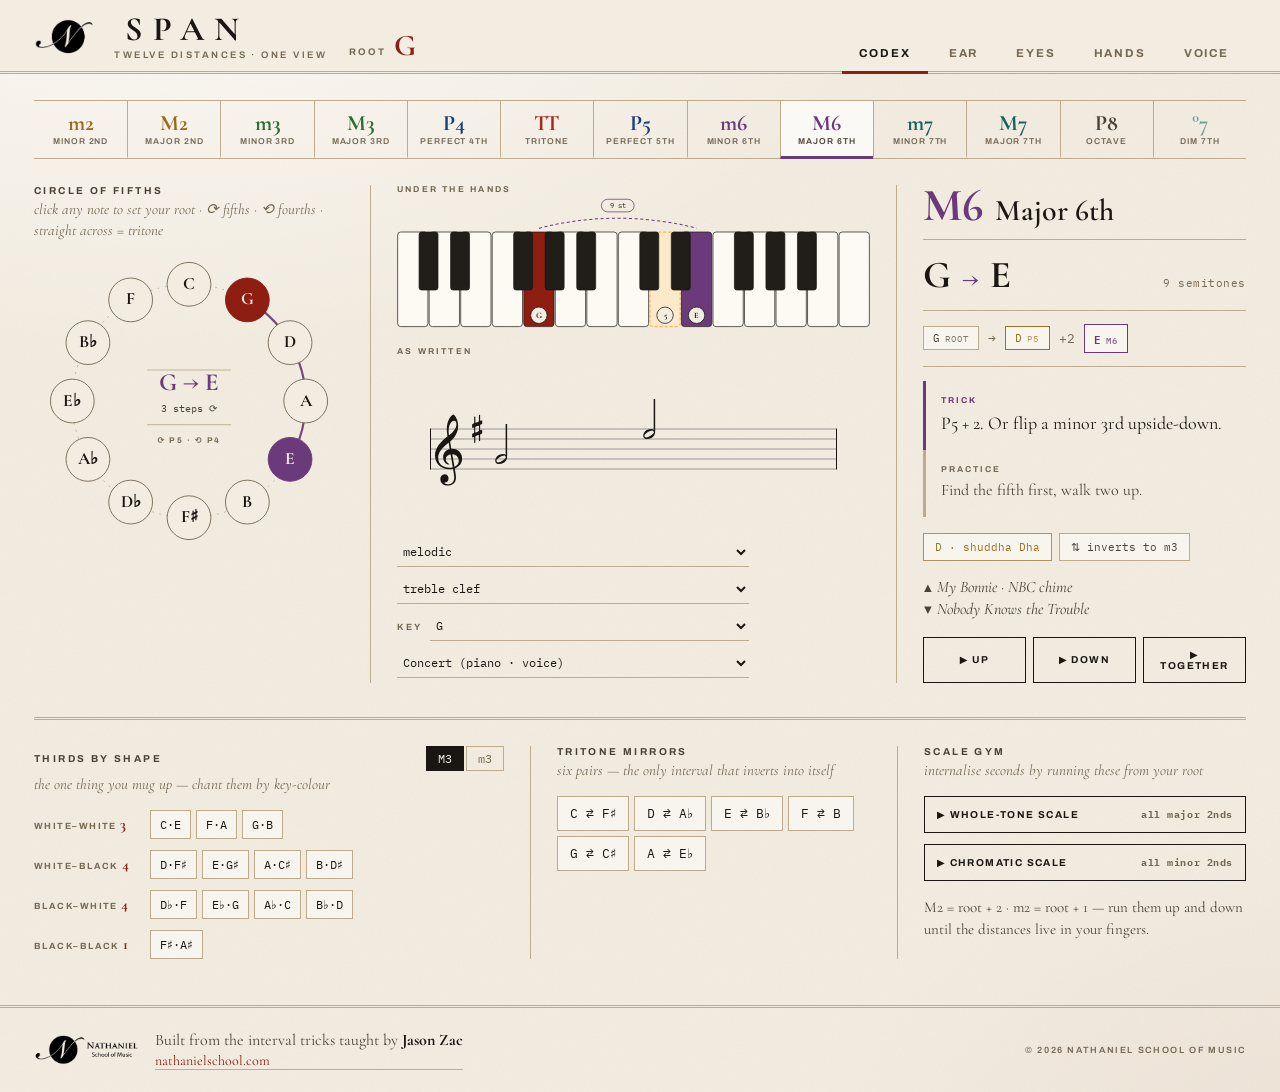
==== index.html @ 41f56057 "Span — interval practice studio One-view interval codex plus ear, eyes, hands and voice drills, buil" ====
<!doctype html>
<html lang="en">
<head>
<meta charset="utf-8">
<meta name="viewport" content="width=device-width, initial-scale=1">
<title>Span — Master Every Interval | Nathaniel School of Music</title>
<meta name="description" content="Every musical interval in one view — circle of fifths, keyboard shapes, staff notation, ear training, sight reading and sing-back practice. The interval tricks taught at Nathaniel School of Music, playable.">
<link rel="icon" href="assets/favicon.svg" type="image/svg+xml">
<meta property="og:type" content="website">
<meta property="og:title" content="Span — Master Every Interval">
<meta property="og:description" content="Twelve distances, one view. Circle of fifths, keyboard shapes, notation, ear · eyes · hands · voice practice — from Nathaniel School of Music.">
<meta property="og:image" content="assets/og.png">
<meta name="twitter:card" content="summary_large_image">
<script type="application/ld+json">
{
  "@context": "https://schema.org",
  "@type": "WebApplication",
  "name": "Span",
  "applicationCategory": "EducationalApplication",
  "description": "Interval practice studio: circle of fifths, keyboard shapes, staff notation, ear training, sight reading and sing-back practice for pianists, vocalists and all instrumentalists.",
  "publisher": { "@type": "Organization", "name": "Nathaniel School of Music" }
}
</script>
<link rel="preconnect" href="https://fonts.googleapis.com">
<link rel="preconnect" href="https://fonts.gstatic.com" crossorigin>
<link href="https://fonts.googleapis.com/css2?family=Archivo:wght@500;600;700&family=Cormorant+Garamond:ital,wght@0,500;0,600;0,700;1,500;1,600&family=IBM+Plex+Mono:wght@400;600&display=swap" rel="stylesheet">
<link rel="stylesheet" href="css/style.css">
<script src="assets/vendor/vexflow.js"></script>
</head>
<body>

<header class="top">
  <div class="brand">
    <img src="assets/nsm-n-white.png" alt="Nathaniel School of Music" class="brand-mark">
    <div class="brand-words">
      <span class="brand-name">SPAN</span>
      <span class="brand-tag">twelve distances · one view</span>
    </div>
  </div>
  <div class="root-pill">root <b id="rootBadge">G</b></div>
  <nav class="tabs">
    <button class="tab" data-tab="codex">Codex</button>
    <button class="tab" data-tab="ear">Ear</button>
    <button class="tab" data-tab="eyes">Eyes</button>
    <button class="tab" data-tab="hands">Hands</button>
    <button class="tab" data-tab="voice">Voice</button>
  </nav>
</header>

<main>

  <!-- ⸻ CODEX — the one view ⸻ -->
  <section id="view-codex" class="view">
    <div id="ivRail" class="iv-rail"></div>

    <div class="codex-grid">
      <div class="panel circle-wrap">
        <h3>Circle of Fifths</h3>
        <p class="hint">click any note to set your root · ⟳ fifths · ⟲ fourths · straight across = tritone</p>
        <div id="circlePanel"></div>
      </div>

      <div class="panel center-wrap">
        <span class="plate-label">under the hands</span>
        <div id="codexPiano" class="piano-wrap"></div>
        <div class="staff-row">
          <div class="staff-col">
            <span class="plate-label">as written</span>
            <div id="codexStaff" class="staff-box"></div>
          </div>
          <div class="staff-controls">
            <select id="codexStaffMode" class="sel">
              <option value="melodic" selected>melodic</option>
              <option value="harmonic">harmonic</option>
            </select>
            <select id="codexClef" class="sel">
              <option value="treble" selected>treble clef</option>
              <option value="bass">bass clef</option>
            </select>
            <label class="sel-label">key <select id="codexKey" class="sel"></select></label>
            <select id="codexInstr" class="sel"></select>
          </div>
        </div>
      </div>

      <div id="ivCard" class="panel iv-card"></div>
    </div>

    <div id="labsRow" class="labs-row">
      <div id="thirdsLab" class="panel lab">
        <div class="lab-head">
          <h3>Thirds by Shape</h3>
          <div class="thirds-toggle">
            <button data-which="M3" class="active">M3</button>
            <button data-which="m3">m3</button>
          </div>
        </div>
        <p class="hint">the one thing you mug up — chant them by key-colour</p>
        <div class="lab-body"></div>
      </div>

      <div id="tritoneLab" class="panel lab">
        <div class="lab-head"><h3>Tritone Mirrors</h3></div>
        <p class="hint">six pairs — the only interval that inverts into itself</p>
        <div class="lab-body"></div>
      </div>

      <div class="panel lab">
        <div class="lab-head"><h3>Scale Gym</h3></div>
        <p class="hint">internalise seconds by running these from your root</p>
        <div class="lab-body scale-gym">
          <button id="wholeToneBtn" class="play-btn wide">▶ Whole-tone scale <span class="dim-text">all major 2nds</span></button>
          <button id="chromaticBtn" class="play-btn wide">▶ Chromatic scale <span class="dim-text">all minor 2nds</span></button>
          <p class="gym-note">M2 = root + 2 · m2 = root + 1 — run them up and down until the distances live in your fingers.</p>
        </div>
      </div>
    </div>
  </section>

  <!-- ⸻ DRILLS ⸻ -->
  <section id="view-ear" class="view drill"></section>
  <section id="view-eyes" class="view drill"></section>
  <section id="view-hands" class="view drill"></section>

  <!-- ⸻ VOICE ⸻ -->
  <section id="view-voice" class="view drill">
    <div class="drill-top">
      <div id="voiceIvs" class="drill-ivs"></div>
    </div>
    <div class="drill-stage">
      <div id="voiceStatus" class="voice-status"></div>
      <div id="voiceStage" style="display:none">
        <div id="voicePrompt" class="drill-prompt"></div>
        <div id="voiceMeter" class="voice-meter">
          <div class="meter-track">
            <div class="meter-center"></div>
            <div id="voiceNeedle" class="meter-needle"></div>
          </div>
          <div class="meter-scale"><span>♭ flat</span><span>in tune</span><span>sharp ♯</span></div>
        </div>
        <div id="voiceHeard" class="voice-heard">listening…</div>
        <div id="voiceFeedback" class="drill-feedback"></div>
      </div>
    </div>
  </section>

</main>

<footer class="foot">
  <img src="assets/nsm-logo-white.png" alt="Nathaniel School of Music" class="foot-logo">
  <div class="foot-words">
    <span>Built from the interval tricks taught by <b>Jason Zac</b></span>
    <a href="https://www.nathanielschool.com" rel="noopener">nathanielschool.com</a>
  </div>
  <span class="foot-year">© <span id="year"></span> Nathaniel School of Music</span>
</footer>

<script type="module" src="js/app.js"></script>
</body>
</html>
---- css/style.css ----
/* Span — "the plate": a printed theory broadsheet you can play.
   Cream paper, ink pens, engraved type. NSM poster system. */

:root {
  --paper: #f3ece0;
  --paper-2: #eae0cd;
  --paper-3: #e2d6bf;
  --ink: #1a1713;
  --ink-2: #4b4234;
  --ink-3: #756853;
  --rule: #bcac8d;
  --red: #8e1d12;
  --gold: #9c7220;

  --fam: var(--ink);

  --serif: 'Cormorant Garamond', Georgia, serif;
  --sans: 'Archivo', system-ui, sans-serif;
  --mono: 'IBM Plex Mono', ui-monospace, monospace;
}

* { box-sizing: border-box; margin: 0; padding: 0; }

html { color-scheme: light; }

body {
  min-height: 100vh;
  display: flex;
  flex-direction: column;
  color: var(--ink);
  font-family: var(--sans);
  background-color: var(--paper);
  background-image:
    radial-gradient(1200px 700px at 12% -8%, rgba(255, 255, 255, 0.75), transparent 62%),
    radial-gradient(900px 600px at 105% 108%, rgba(142, 29, 18, 0.055), transparent 60%),
    url("data:image/svg+xml,%3Csvg xmlns='http://www.w3.org/2000/svg' width='220' height='220'%3E%3Cfilter id='n'%3E%3CfeTurbulence type='fractalNoise' baseFrequency='0.85' numOctaves='3'/%3E%3CfeColorMatrix type='saturate' values='0'/%3E%3C/filter%3E%3Crect width='220' height='220' filter='url(%23n)' opacity='0.06'/%3E%3C/svg%3E");
}

button { font-family: inherit; color: inherit; background: none; border: none; cursor: pointer; }

::selection { background: rgba(142, 29, 18, 0.16); }

/* ─────────── masthead ─────────── */

.top {
  position: sticky;
  top: 0;
  z-index: 60;
  display: flex;
  align-items: flex-end;
  gap: 22px;
  padding: 14px 34px 0;
  background: linear-gradient(var(--paper) 78%, rgba(243, 236, 224, 0.86));
  backdrop-filter: blur(6px);
  border-bottom: 3px double var(--rule);
}

.brand { display: flex; align-items: center; gap: 13px; padding-bottom: 11px; }
.brand-mark { height: 40px; width: auto; filter: invert(1) brightness(0.15); }
.brand-words { display: flex; flex-direction: column; }
.brand-name {
  font-family: var(--serif);
  font-weight: 700;
  font-size: 34px;
  line-height: 0.95;
  letter-spacing: 0.3em;
  text-indent: 0.3em;
}
.brand-tag {
  font-family: var(--sans);
  font-size: 9.5px;
  font-weight: 600;
  text-transform: uppercase;
  letter-spacing: 0.26em;
  color: var(--ink-3);
  margin-top: 4px;
}

.root-pill {
  font-family: var(--sans);
  font-size: 9.5px;
  font-weight: 700;
  text-transform: uppercase;
  letter-spacing: 0.2em;
  color: var(--ink-3);
  padding-bottom: 13px;
  display: flex;
  align-items: baseline;
  gap: 8px;
}
.root-pill b { font-family: var(--serif); font-size: 30px; letter-spacing: 0; color: var(--red); line-height: 0.8; }

.tabs { margin-left: auto; display: flex; gap: 4px; }
.tab {
  font-family: var(--sans);
  font-size: 11.5px;
  font-weight: 700;
  text-transform: uppercase;
  letter-spacing: 0.16em;
  color: var(--ink-3);
  padding: 12px 17px;
  border-bottom: 3px solid transparent;
  margin-bottom: -3px;
  transition: color 0.18s, border-color 0.18s;
}
.tab:hover { color: var(--ink); }
.tab.active { color: var(--ink); border-bottom-color: var(--red); }

/* ─────────── layout ─────────── */

main { flex: 1; width: min(1500px, 100%); margin: 0 auto; padding: 26px 34px 46px; }

.view { display: none; }
.view.active { display: block; animation: rise 0.3s cubic-bezier(0.22, 1, 0.36, 1); }

@keyframes rise {
  from { opacity: 0; transform: translateY(9px); }
  to { opacity: 1; transform: none; }
}

.panel { position: relative; }

.panel h3, .lab-head h3 {
  font-family: var(--sans);
  font-size: 10px;
  font-weight: 700;
  letter-spacing: 0.24em;
  text-transform: uppercase;
  color: var(--ink-2);
}

.hint {
  font-family: var(--serif);
  font-size: 15px;
  font-style: italic;
  color: var(--ink-3);
  margin-top: 3px;
  line-height: 1.35;
}

/* ─────────── interval index (the spine) ─────────── */

.iv-rail {
  display: grid;
  grid-template-columns: repeat(13, 1fr);
  border-top: 1px solid var(--rule);
  border-bottom: 1px solid var(--rule);
  margin-bottom: 26px;
}

.iv-chip {
  --fam: var(--ink);
  display: flex;
  flex-direction: column;
  align-items: center;
  gap: 3px;
  padding: 11px 3px 10px;
  border-left: 1px solid var(--rule);
  border-bottom: 3px solid transparent;
  margin-bottom: -1px;
  transition: background 0.16s, border-color 0.16s;
}
.iv-chip:first-child { border-left: none; }
.iv-chip:hover { background: rgba(255, 255, 255, 0.5); }
.iv-chip.active { background: rgba(255, 255, 255, 0.72); border-bottom-color: var(--fam); }
.iv-chip.bonus .chip-short { opacity: 0.55; }
.iv-chip.bonus.active .chip-short { opacity: 1; }

.chip-short {
  font-family: var(--serif);
  font-weight: 700;
  font-size: 22px;
  line-height: 1;
  color: var(--fam);
}
.chip-label {
  font-family: var(--sans);
  font-size: 8.5px;
  font-weight: 600;
  letter-spacing: 0.11em;
  text-transform: uppercase;
  color: var(--ink-3);
  white-space: nowrap;
}
.iv-chip.active .chip-label { color: var(--ink-2); }

/* ─────────── the plate ─────────── */

.codex-grid {
  display: grid;
  grid-template-columns: 336px 1fr 350px;
  gap: 0;
}

.codex-grid > .panel { padding: 0 26px; }
.codex-grid > .panel + .panel { border-left: 1px solid var(--rule); }
.circle-wrap { padding-left: 0 !important; }
.iv-card { padding-right: 0 !important; }

/* circle */

.circle-wrap #circlePanel { margin-top: 6px; }
.circle-svg { width: 100%; height: auto; overflow: visible; }
.circle-svg .ring-guide { fill: none; stroke: var(--rule); stroke-width: 1; stroke-dasharray: 2 6; }
.circle-svg .cnode { cursor: pointer; }
.circle-svg .cnode circle {
  fill: var(--paper);
  stroke: var(--ink-3);
  stroke-width: 1;
  transition: fill 0.16s, stroke 0.16s, stroke-width 0.16s;
}
.circle-svg .cnode:hover circle { stroke: var(--ink); stroke-width: 1.8; }
.circle-svg .cnode text {
  fill: var(--ink);
  font-family: var(--serif);
  font-weight: 700;
  font-size: 19px;
  text-anchor: middle;
  pointer-events: none;
}
.circle-svg .cnode.is-root circle { fill: var(--red); stroke: var(--red); }
.circle-svg .cnode.is-root text { fill: var(--paper); }
.circle-svg .cnode.is-target circle { fill: var(--lit, var(--ink)); stroke: var(--lit, var(--ink)); }
.circle-svg .cnode.is-target text { fill: var(--paper); }
.circle-svg .hop-path { fill: none; stroke: var(--lit, var(--ink)); stroke-width: 2.4; opacity: 0.92; }
.circle-svg marker path { fill: var(--ink); }
.circle-svg .core-rule { stroke: var(--rule); stroke-width: 1; }
.circle-svg .core-move {
  fill: var(--ink);
  font-family: var(--serif);
  font-weight: 700;
  font-size: 27px;
  text-anchor: middle;
}
.circle-svg .core-steps {
  fill: var(--ink-2);
  font-family: var(--mono);
  font-size: 10.5px;
  text-anchor: middle;
}
.circle-svg .core-legend {
  fill: var(--ink-3);
  font-family: var(--sans);
  font-size: 9px;
  font-weight: 700;
  letter-spacing: 0.18em;
  text-anchor: middle;
}

/* piano */

.piano-wrap { width: 100%; margin-top: 2px; }
.piano-svg { width: 100%; height: auto; display: block; overflow: visible; }
.piano-svg .pk.white { fill: #fdfaf3; stroke: var(--ink); stroke-width: 1.1; }
.piano-svg .pk.black { fill: #211d18; stroke: var(--ink); stroke-width: 1.1; }
.piano-svg.clickable .pk { cursor: pointer; }
.piano-svg.clickable .pk.white:hover { fill: #fff; }
.piano-svg.clickable .pk.black:hover { fill: #35302a; }
.piano-svg .pk.lit-root { fill: var(--red); }
.piano-svg .pk.lit-target { fill: var(--lit, var(--ink)); }
.piano-svg .pk.lit-ghost {
  fill: color-mix(in srgb, var(--lit, var(--gold)) 26%, #fdfaf3);
  stroke: var(--lit, var(--gold));
  stroke-width: 2;
  stroke-dasharray: 5 3;
}
.piano-svg .pk.lit-wrong { fill: var(--red) !important; }
.badge-on-key circle { fill: var(--paper); stroke: var(--ink); stroke-width: 1.2; }
.badge-on-key text {
  fill: var(--ink);
  font-size: 13px;
  font-weight: 700;
  text-anchor: middle;
  font-family: var(--serif);
  pointer-events: none;
}
.span-arc { fill: none; stroke: var(--lit); stroke-width: 1.6; stroke-dasharray: 5 4; }
.span-arc-label rect { fill: var(--paper); stroke: var(--lit); stroke-width: 1.2; }
.span-arc-label text {
  fill: var(--ink);
  font-size: 11px;
  font-family: var(--mono);
  text-anchor: middle;
}

/* plate labels — the engraver's caption under each figure */

.plate-label {
  display: block;
  font-family: var(--sans);
  font-size: 8.5px;
  font-weight: 700;
  letter-spacing: 0.26em;
  text-transform: uppercase;
  color: var(--ink-3);
  margin-bottom: 9px;
}

/* staff — engraved straight onto the paper */

.staff-row { display: flex; gap: 22px; margin-top: 20px; align-items: flex-start; flex-wrap: wrap; }
.staff-col { flex: 1; min-width: 250px; }
.staff-box { width: 100%; }
.staff-box svg { display: block; margin: 0 auto; overflow: visible; }
.staff-controls { display: flex; flex-direction: column; gap: 7px; min-width: 186px; }

.sel {
  background: transparent;
  color: var(--ink);
  border: none;
  border-bottom: 1px solid var(--rule);
  border-radius: 0;
  padding: 6px 2px;
  font-family: var(--mono);
  font-size: 12px;
  width: 100%;
  cursor: pointer;
  transition: border-color 0.16s;
}
.sel:hover, .sel:focus { border-bottom-color: var(--ink); outline: none; }
.sel-label {
  display: flex;
  align-items: baseline;
  gap: 9px;
  font-family: var(--sans);
  font-size: 9px;
  font-weight: 700;
  letter-spacing: 0.2em;
  text-transform: uppercase;
  color: var(--ink-3);
}

/* ─────────── the entry (right column) ─────────── */

.iv-card { display: flex; flex-direction: column; gap: 0; }

.iv-head { display: flex; align-items: baseline; gap: 12px; flex-wrap: wrap; }
.iv-big {
  font-family: var(--serif);
  font-weight: 700;
  font-size: 46px;
  line-height: 0.9;
  color: var(--fam);
}
.iv-head h2 { font-family: var(--serif); font-size: 30px; font-weight: 600; line-height: 1; }
.iv-alias {
  font-family: var(--sans);
  font-size: 9px;
  font-weight: 600;
  letter-spacing: 0.16em;
  text-transform: uppercase;
  color: var(--ink-3);
  display: block;
  margin-top: 4px;
}

.iv-notes {
  display: flex;
  align-items: baseline;
  gap: 11px;
  flex-wrap: wrap;
  font-family: var(--serif);
  font-weight: 700;
  font-size: 38px;
  line-height: 1;
  padding: 16px 0;
  margin-top: 12px;
  border-top: 1px solid var(--rule);
  border-bottom: 1px solid var(--rule);
}
.iv-notes .arrow { color: var(--fam); font-size: 26px; }
.iv-semis {
  font-family: var(--mono);
  font-size: 10.5px;
  font-weight: 400;
  color: var(--ink-3);
  letter-spacing: 0.05em;
  margin-left: auto;
}

/* the working-out ladder — his margin arithmetic, drawn */
.iv-ladder {
  display: flex;
  align-items: center;
  gap: 9px;
  padding: 13px 0;
  border-bottom: 1px solid var(--rule);
  font-family: var(--mono);
  font-size: 11px;
  color: var(--ink-2);
  flex-wrap: wrap;
}
.rung {
  display: inline-flex;
  align-items: baseline;
  gap: 5px;
  padding: 4px 9px;
  border: 1px solid var(--rule);
  background: rgba(255, 255, 255, 0.5);
}
.rung.anchor { border-color: var(--gold); color: var(--gold); }
.rung.dest { border-color: var(--fam); color: var(--fam); font-weight: 600; }
.rung em { font-style: normal; font-size: 9px; letter-spacing: 0.12em; text-transform: uppercase; opacity: 0.7; }
.ladder-op { color: var(--ink-3); font-size: 13px; }

.iv-trick, .iv-practice {
  font-family: var(--serif);
  font-size: 18px;
  line-height: 1.45;
  color: var(--ink);
  padding: 14px 0 14px 15px;
  border-left: 3px solid var(--fam);
  margin: 14px 0 0;
}
.iv-practice { font-size: 16px; color: var(--ink-2); border-left-color: var(--rule); margin-top: 0; }
.tag {
  display: block;
  font-family: var(--sans);
  font-size: 8.5px;
  font-weight: 700;
  text-transform: uppercase;
  letter-spacing: 0.24em;
  color: var(--fam);
  margin-bottom: 3px;
}
.iv-practice .tag { color: var(--ink-3); }

.iv-pills { display: flex; gap: 7px; flex-wrap: wrap; margin-top: 16px; }
.pill {
  font-family: var(--mono);
  font-size: 10.5px;
  padding: 6px 11px;
  border: 1px solid var(--rule);
  color: var(--ink-2);
  background: rgba(255, 255, 255, 0.45);
  transition: all 0.15s;
}
.pill.sargam { color: var(--gold); border-color: color-mix(in srgb, var(--gold) 45%, var(--rule)); }
.pill.flip:hover { border-color: var(--fam); color: var(--fam); background: #fff; }

.iv-songs {
  display: flex;
  flex-direction: column;
  gap: 2px;
  margin-top: 16px;
  font-family: var(--serif);
  font-size: 16px;
  font-style: italic;
  color: var(--ink-2);
}

.iv-play { display: flex; gap: 7px; margin-top: 18px; }

.play-btn {
  flex: 1;
  font-family: var(--sans);
  font-size: 10px;
  font-weight: 700;
  letter-spacing: 0.14em;
  text-transform: uppercase;
  padding: 11px 12px;
  border: 1px solid var(--ink);
  background: transparent;
  color: var(--ink);
  transition: background 0.15s, color 0.15s;
}
.play-btn:hover { background: var(--ink); color: var(--paper); }
.play-btn.wide {
  flex: none;
  width: 100%;
  display: flex;
  justify-content: space-between;
  align-items: baseline;
  text-align: left;
}
.play-btn.wide:hover .dim-text { color: var(--paper); }

/* ─────────── labs ─────────── */

.labs-row {
  display: grid;
  grid-template-columns: 1.35fr 1fr 0.95fr;
  gap: 0;
  margin-top: 34px;
  padding-top: 26px;
  border-top: 3px double var(--rule);
}
.labs-row > .panel { padding: 0 26px; }
.labs-row > .panel:first-child { padding-left: 0; }
.labs-row > .panel:last-child { padding-right: 0; }
.labs-row > .panel + .panel { border-left: 1px solid var(--rule); }

.lab-head { display: flex; align-items: center; justify-content: space-between; gap: 12px; }
.lab .lab-body { margin-top: 16px; display: flex; flex-direction: column; gap: 11px; }

.thirds-toggle { display: flex; gap: 2px; }
.thirds-toggle button {
  font-family: var(--mono);
  font-size: 12px;
  padding: 4px 11px;
  border: 1px solid var(--rule);
  color: var(--ink-3);
  transition: all 0.15s;
}
.thirds-toggle button.active { background: var(--ink); border-color: var(--ink); color: var(--paper); }

.shape-row { display: flex; align-items: baseline; gap: 12px; flex-wrap: wrap; }
.shape-name {
  font-family: var(--sans);
  font-size: 9px;
  font-weight: 700;
  letter-spacing: 0.16em;
  text-transform: uppercase;
  color: var(--ink-3);
  min-width: 104px;
}
.shape-name em { font-style: normal; font-family: var(--serif); font-size: 15px; color: var(--red); letter-spacing: 0; }
.shape-chips { display: flex; gap: 5px; flex-wrap: wrap; }

.note-chip {
  --fam: var(--ink);
  font-family: var(--mono);
  font-size: 12px;
  padding: 6px 9px;
  border: 1px solid var(--rule);
  background: rgba(255, 255, 255, 0.5);
  transition: all 0.14s;
}
.note-chip:hover { border-color: var(--fam); color: var(--fam); background: #fff; }
.note-chip.tt { font-size: 13px; padding: 8px 12px; }

.scale-gym { gap: 9px; }
.gym-note { font-family: var(--serif); font-size: 15px; line-height: 1.5; color: var(--ink-2); margin-top: 4px; }
.dim-text { font-family: var(--mono); font-size: 9.5px; letter-spacing: 0.06em; color: var(--ink-3); text-transform: none; }

/* ─────────── drills ─────────── */

.drill-top {
  display: flex;
  align-items: center;
  gap: 16px;
  flex-wrap: wrap;
  padding: 0 0 16px;
  border-bottom: 1px solid var(--rule);
}

.drill-presets { display: flex; gap: 4px; }
.preset {
  font-family: var(--sans);
  font-size: 9.5px;
  font-weight: 700;
  letter-spacing: 0.14em;
  text-transform: uppercase;
  padding: 7px 12px;
  border: 1px solid var(--ink-3);
  color: var(--ink);
  transition: all 0.15s;
}
.preset:hover { background: var(--ink); border-color: var(--ink); color: var(--paper); }

.drill-ivs { display: flex; gap: 4px; flex-wrap: wrap; }
.mini-chip {
  --fam: var(--ink);
  font-family: var(--mono);
  font-size: 11.5px;
  padding: 5px 8px;
  border: 1px solid var(--rule);
  color: var(--ink-3);
  opacity: 0.8;
  transition: all 0.14s;
}
.mini-chip:hover { opacity: 1; border-color: var(--ink-2); }
.mini-chip.on { opacity: 1; color: var(--paper); background: var(--fam); border-color: var(--fam); }

.drill-opts { display: flex; gap: 12px; align-items: center; margin-left: auto; flex-wrap: wrap; }
.opt {
  font-family: var(--sans);
  font-size: 10px;
  font-weight: 600;
  letter-spacing: 0.12em;
  text-transform: uppercase;
  color: var(--ink-2);
  display: flex;
  gap: 5px;
  align-items: center;
  cursor: pointer;
}
.opt input { accent-color: var(--red); }
.drill-opts .sel { width: auto; }

.drill-stage {
  margin-top: 34px;
  display: flex;
  flex-direction: column;
  align-items: center;
  gap: 24px;
}

/* the engraved plate that holds the question */
.plate {
  position: relative;
  background: rgba(255, 255, 255, 0.55);
  border: 1px solid var(--rule);
  box-shadow: 0 1px 0 rgba(255, 255, 255, 0.8) inset, 0 6px 22px rgba(26, 23, 19, 0.06);
  padding: 26px 34px;
  display: flex;
  flex-direction: column;
  align-items: center;
  gap: 14px;
  width: fit-content;
  max-width: 100%;
  margin: 0 auto;
}
.plate::before, .plate::after {
  content: '';
  position: absolute;
  left: 9px;
  right: 9px;
  height: 1px;
  background: var(--rule);
  opacity: 0.5;
}
.plate::before { top: 9px; }
.plate::after { bottom: 9px; }
.plate-keys { padding: 22px 26px; width: 100%; align-self: stretch; align-items: stretch; }
.plate-keys > div { width: 100%; }
.plate-ear { padding: 34px 60px; gap: 16px; }
.ear-mode {
  font-family: var(--serif);
  font-style: italic;
  font-size: 20px;
  color: var(--ink-2);
}
.ear-hint {
  font-family: var(--sans);
  font-size: 9px;
  font-weight: 600;
  letter-spacing: 0.16em;
  text-transform: uppercase;
  color: var(--ink-3);
}
.ear-hint b { color: var(--ink); }

.hands-hint {
  display: flex;
  align-items: baseline;
  justify-content: center;
  gap: 16px;
  flex-wrap: wrap;
  font-family: var(--serif);
  font-style: italic;
  font-size: 17px;
  color: var(--ink-2);
  margin-top: 4px;
}
.hands-hint b { font-style: normal; font-weight: 600; color: var(--ink); }
.plate .staff-box { max-width: none; }

.drill-prompt {
  display: flex;
  align-items: center;
  gap: 16px;
  font-family: var(--serif);
  font-size: 25px;
  flex-wrap: wrap;
  justify-content: center;
  text-align: center;
}
.drill-prompt .q-iv { --fam: var(--ink); color: var(--fam); font-weight: 700; }

.big-play {
  width: 62px;
  height: 62px;
  border-radius: 50%;
  border: 1.5px solid var(--ink);
  color: var(--ink);
  font-size: 19px;
  transition: background 0.16s, color 0.16s, transform 0.16s;
}
.big-play:hover { background: var(--ink); color: var(--paper); transform: scale(1.05); }

.drill-visual { width: min(900px, 100%); }
.drill-visual .staff-box { max-width: 340px; margin: 0 auto; }

.drill-answers { display: flex; gap: 6px; flex-wrap: wrap; justify-content: center; max-width: 760px; }
.ans {
  --fam: var(--ink);
  font-family: var(--serif);
  font-weight: 700;
  font-size: 25px;
  padding: 12px 24px;
  border: 1px solid var(--ink-3);
  background: rgba(255, 255, 255, 0.55);
  transition: all 0.13s;
}
.ans b { font-family: var(--mono); color: var(--ink-3); font-size: 9px; font-weight: 400; margin-right: 6px; vertical-align: 3px; }
.ans:hover { border-color: var(--fam); color: var(--fam); background: #fff; transform: translateY(-2px); }
.ans.right { background: var(--fam); border-color: var(--fam); color: var(--paper); }
.ans.right b { color: rgba(255, 255, 255, 0.65); }
.ans.wrong { border-color: var(--red); color: var(--red); text-decoration: line-through; }
.ans.dim { opacity: 0.3; }

.drill-feedback { min-height: 22px; text-align: center; }
.drill-feedback.show { animation: rise 0.25s ease; display: flex; flex-direction: column; gap: 9px; align-items: center; }
.fb-line { font-family: var(--serif); font-size: 22px; }
.fb-line b { font-weight: 700; }
.drill-feedback.ok .fb-line b { color: #2f6b34; }
.drill-feedback.no .fb-line b { color: var(--red); }
.fb-trick {
  --fam: var(--ink);
  font-family: var(--serif);
  font-size: 17px;
  font-style: italic;
  color: var(--ink-2);
  border-left: 3px solid var(--fam);
  padding-left: 12px;
  max-width: 560px;
  text-align: left;
}
.fb-song { font-family: var(--mono); font-size: 11px; color: var(--ink-3); }

.drill-foot {
  display: flex;
  align-items: center;
  gap: 18px;
  margin-top: 30px;
  padding-top: 16px;
  border-top: 1px solid var(--rule);
  flex-wrap: wrap;
}
.drill-streak {
  font-family: var(--sans);
  font-size: 9px;
  font-weight: 700;
  letter-spacing: 0.2em;
  text-transform: uppercase;
  color: var(--ink-3);
  display: flex;
  align-items: baseline;
  gap: 7px;
}
.drill-streak b { font-family: var(--serif); font-size: 26px; color: var(--red); letter-spacing: 0; }

.drill-heat { display: flex; gap: 3px; flex-wrap: wrap; }
.heat {
  font-family: var(--mono);
  font-size: 10px;
  padding: 4px 6px;
  border: 1px solid var(--rule);
  color: var(--ink-3);
}
.heat.hot { background: #2f6b34; border-color: #2f6b34; color: var(--paper); }
.heat.warm { background: var(--gold); border-color: var(--gold); color: var(--paper); }
.heat.cold { background: var(--red); border-color: var(--red); color: var(--paper); }

.drill-next {
  margin-left: auto;
  font-family: var(--sans);
  font-size: 10px;
  font-weight: 700;
  letter-spacing: 0.16em;
  text-transform: uppercase;
  padding: 11px 20px;
  border: 1px solid var(--ink);
  transition: background 0.15s, color 0.15s;
}
.drill-next:hover { background: var(--ink); color: var(--paper); }

/* ─────────── voice ─────────── */

.voice-status { display: flex; justify-content: center; padding: 20px 0; }
.voice-intro {
  text-align: center;
  font-family: var(--serif);
  font-size: 25px;
  line-height: 1.45;
  gap: 22px;
  padding: 36px 56px;
}
.voice-intro .plate-label { margin-bottom: 0; }
.voice-intro .play-btn { flex: none; padding: 14px 34px; }
.voice-intro .dim-text { font-size: 14px; font-family: var(--serif); font-style: italic; text-transform: none; letter-spacing: 0; }

.voice-steps {
  display: flex;
  gap: 26px;
  flex-wrap: wrap;
  justify-content: center;
  font-family: var(--sans);
  font-size: 11px;
  font-weight: 600;
  letter-spacing: 0.04em;
  color: var(--ink-2);
  text-transform: none;
  max-width: 720px;
}
.voice-steps span { display: flex; align-items: baseline; gap: 7px; }
.voice-steps em {
  font-family: var(--serif);
  font-style: normal;
  font-weight: 700;
  font-size: 17px;
  color: var(--red);
}

.play-btn.primary { background: var(--ink); color: var(--paper); }
.play-btn.primary:hover { background: var(--red); border-color: var(--red); }

.voice-meter { width: min(580px, 94%); margin: 4px auto; }
.meter-track {
  position: relative;
  height: 52px;
  background: rgba(255, 255, 255, 0.55);
  border: 1px solid var(--rule);
  overflow: hidden;
}
.meter-center {
  position: absolute;
  left: 50%;
  top: 0;
  bottom: 0;
  width: 13%;
  transform: translateX(-50%);
  background: rgba(47, 107, 52, 0.12);
  border-left: 1px dashed rgba(47, 107, 52, 0.6);
  border-right: 1px dashed rgba(47, 107, 52, 0.6);
}
.meter-needle {
  position: absolute;
  top: 4px;
  bottom: 4px;
  left: 50%;
  width: 3px;
  background: var(--ink-3);
  transform: translateX(-50%);
  transition: left 0.09s linear;
  opacity: 0.3;
}
.meter-needle.live { background: var(--red); opacity: 1; }
.voice-meter.in-tune .meter-needle.live { background: #2f6b34; box-shadow: 0 0 0 3px rgba(47, 107, 52, 0.18); }
.meter-scale {
  display: flex;
  justify-content: space-between;
  font-family: var(--sans);
  font-size: 9px;
  font-weight: 700;
  letter-spacing: 0.16em;
  text-transform: uppercase;
  color: var(--ink-3);
  margin-top: 7px;
}

.voice-heard { font-family: var(--mono); font-size: 12.5px; color: var(--ink-2); text-align: center; }

.v-target-hide { filter: blur(7px); transition: filter 0.25s; font-style: normal; color: var(--red); }
.v-target-hide.shown { filter: none; }

.ghost-btn {
  font-family: var(--sans);
  font-size: 9px;
  font-weight: 700;
  letter-spacing: 0.14em;
  text-transform: uppercase;
  color: var(--ink-3);
  border-bottom: 1px solid var(--rule);
  padding: 3px 1px;
  transition: color 0.15s, border-color 0.15s;
}
.ghost-btn:hover { color: var(--ink); border-bottom-color: var(--ink); }

/* ─────────── footer ─────────── */

.foot {
  display: flex;
  align-items: center;
  gap: 16px;
  padding: 22px 34px;
  border-top: 3px double var(--rule);
  color: var(--ink-3);
  font-size: 13px;
  flex-wrap: wrap;
}
.foot-logo { height: 34px; width: auto; filter: invert(1) brightness(0.18); }
.foot-words { display: flex; flex-direction: column; gap: 2px; font-family: var(--serif); font-size: 16px; color: var(--ink-2); }
.foot-words b { color: var(--ink); }
.foot-words a { color: var(--red); text-decoration: none; border-bottom: 1px solid rgba(142, 29, 18, 0.35); font-size: 14px; }
.foot-words a:hover { border-bottom-color: var(--red); }
.foot-year {
  margin-left: auto;
  font-family: var(--sans);
  font-size: 9px;
  font-weight: 600;
  letter-spacing: 0.18em;
  text-transform: uppercase;
}

/* ─────────── responsive ─────────── */

@media (max-width: 1240px) {
  .codex-grid { grid-template-columns: 1fr 1fr; }
  .center-wrap { grid-column: 1 / -1; padding: 0 0 24px !important; border-left: none !important; }
  .circle-wrap { order: 2; padding-top: 24px !important; border-top: 1px solid var(--rule); }
  .iv-card { order: 3; padding: 24px 0 0 26px !important; border-top: 1px solid var(--rule); }
  .labs-row { grid-template-columns: 1fr; gap: 26px; }
  .labs-row > .panel { padding: 0 !important; border-left: none !important; }
  .labs-row > .panel + .panel { padding-top: 26px !important; border-top: 1px solid var(--rule); }
  .iv-rail { grid-template-columns: repeat(7, 1fr); }
  .iv-chip:nth-child(8) { border-left: none; }
}

@media (max-width: 760px) {
  .top { flex-wrap: wrap; gap: 8px; padding: 12px 16px 0; }
  .brand-name { font-size: 27px; }
  .tabs { margin-left: 0; width: 100%; justify-content: space-between; overflow-x: auto; }
  .tab { padding: 10px 8px; font-size: 10px; letter-spacing: 0.1em; }
  main { padding: 18px 16px 32px; }
  .foot { padding: 18px 16px; }
  .codex-grid { grid-template-columns: 1fr; }
  .iv-card { padding-left: 0 !important; }
  .iv-rail { grid-template-columns: repeat(4, 1fr); }
  .iv-chip:nth-child(4n + 1) { border-left: none; }
  .iv-notes { font-size: 30px; }
  .drill-prompt { font-size: 20px; }
}
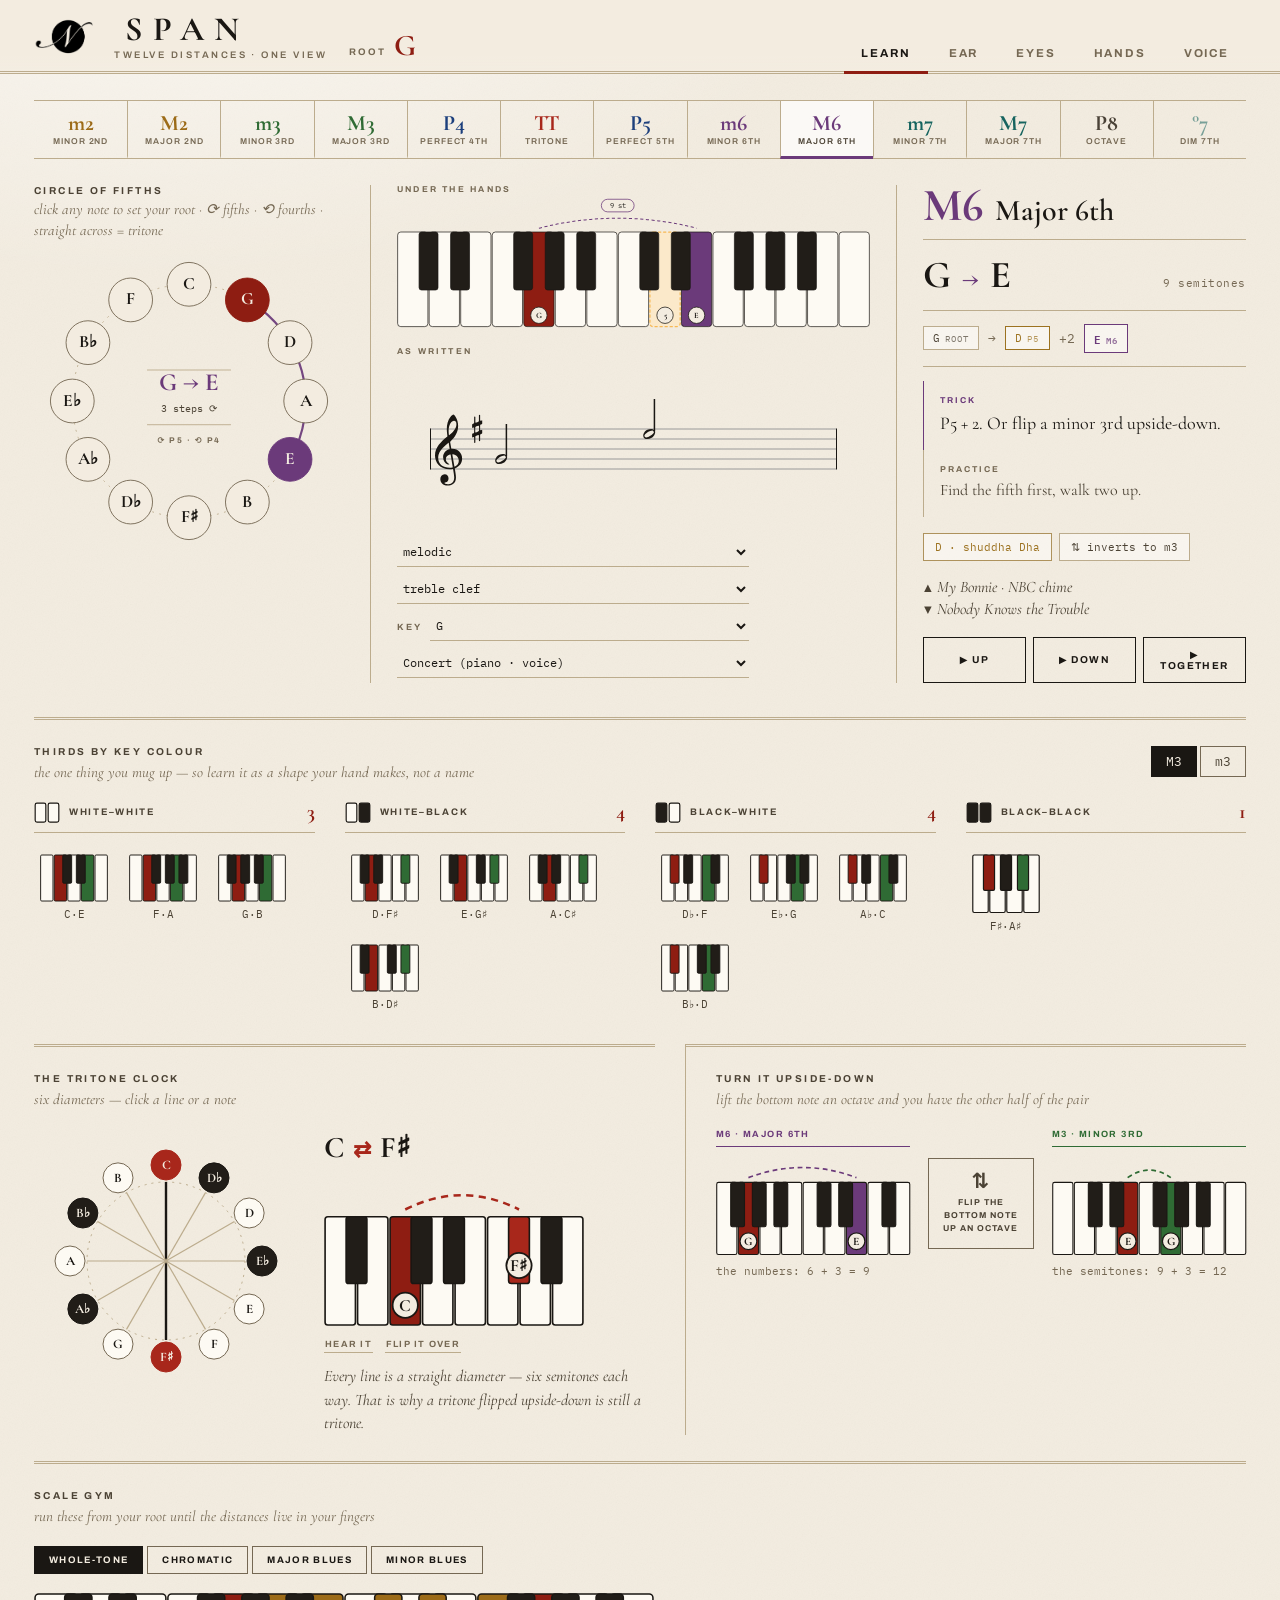
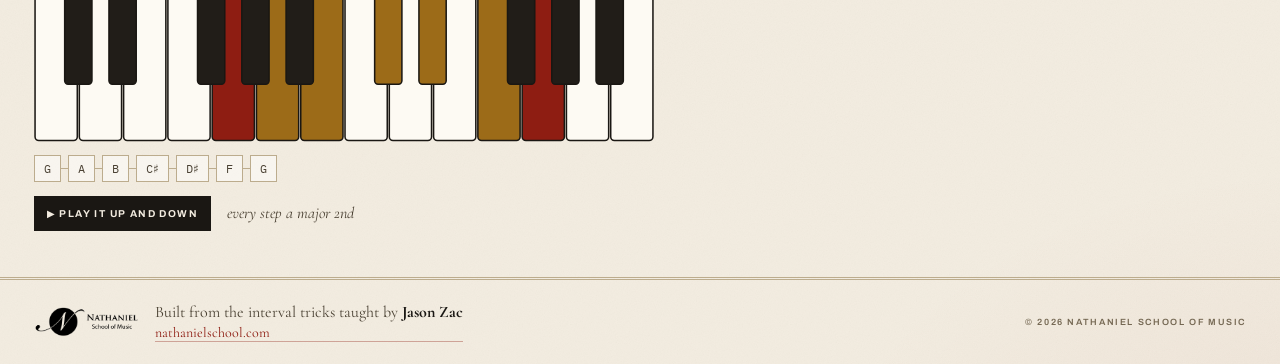
==== commit 8dc07977: "Make the labs visual, rename Codex to Learn, deepen the drills Jason's note: the labs were lists of " ====
--- a/index.html
+++ b/index.html
@@ -6,19 +6,37 @@
 <title>Span — Master Every Interval | Nathaniel School of Music</title>
 <meta name="description" content="Every musical interval in one view — circle of fifths, keyboard shapes, staff notation, ear training, sight reading and sing-back practice. The interval tricks taught at Nathaniel School of Music, playable.">
 <link rel="icon" href="assets/favicon.svg" type="image/svg+xml">
+<link rel="canonical" href="https://span.nathanielschool.com/">
 <meta property="og:type" content="website">
+<meta property="og:site_name" content="Nathaniel School of Music">
+<meta property="og:url" content="https://span.nathanielschool.com/">
 <meta property="og:title" content="Span — Master Every Interval">
 <meta property="og:description" content="Twelve distances, one view. Circle of fifths, keyboard shapes, notation, ear · eyes · hands · voice practice — from Nathaniel School of Music.">
-<meta property="og:image" content="assets/og.png">
+<meta property="og:image" content="https://span.nathanielschool.com/assets/og.png">
+<meta property="og:image:width" content="1200">
+<meta property="og:image:height" content="630">
+<meta property="og:image:alt" content="Span — every interval, heard, read, played and sung.">
 <meta name="twitter:card" content="summary_large_image">
+<meta name="twitter:title" content="Span — Master Every Interval">
+<meta name="twitter:description" content="Twelve distances, one view. Ear, eyes, hands and voice practice for every musical interval.">
+<meta name="twitter:image" content="https://span.nathanielschool.com/assets/og.png">
 <script type="application/ld+json">
 {
   "@context": "https://schema.org",
   "@type": "WebApplication",
   "name": "Span",
   "applicationCategory": "EducationalApplication",
+  "url": "https://span.nathanielschool.com/",
   "description": "Interval practice studio: circle of fifths, keyboard shapes, staff notation, ear training, sight reading and sing-back practice for pianists, vocalists and all instrumentalists.",
-  "publisher": { "@type": "Organization", "name": "Nathaniel School of Music" }
+  "operatingSystem": "Any",
+  "browserRequirements": "Requires JavaScript and Web Audio",
+  "offers": { "@type": "Offer", "price": "0", "priceCurrency": "INR" },
+  "author": { "@type": "Person", "name": "Jason Zac" },
+  "publisher": {
+    "@type": "Organization",
+    "name": "Nathaniel School of Music",
+    "url": "https://www.nathanielschool.com"
+  }
 }
 </script>
 <link rel="preconnect" href="https://fonts.googleapis.com">
@@ -39,7 +57,7 @@
   </div>
   <div class="root-pill">root <b id="rootBadge">G</b></div>
   <nav class="tabs">
-    <button class="tab" data-tab="codex">Codex</button>
+    <button class="tab" data-tab="learn">Learn</button>
     <button class="tab" data-tab="ear">Ear</button>
     <button class="tab" data-tab="eyes">Eyes</button>
     <button class="tab" data-tab="hands">Hands</button>
@@ -49,36 +67,36 @@
 
 <main>
 
-  <!-- ⸻ CODEX — the one view ⸻ -->
-  <section id="view-codex" class="view">
+  <!-- ⸻ LEARN — the one view ⸻ -->
+  <section id="view-learn" class="view">
     <div id="ivRail" class="iv-rail"></div>
 
-    <div class="codex-grid">
+    <div class="learn-grid">
       <div class="panel circle-wrap">
         <h3>Circle of Fifths</h3>
-        <p class="hint">click any note to set your root · ⟳ fifths · ⟲ fourths · straight across = tritone</p>
+        <p class="hint">click any note to set your root · &#10227; fifths · &#10226; fourths · straight across = tritone</p>
         <div id="circlePanel"></div>
       </div>
 
       <div class="panel center-wrap">
         <span class="plate-label">under the hands</span>
-        <div id="codexPiano" class="piano-wrap"></div>
+        <div id="learnPiano" class="piano-wrap"></div>
         <div class="staff-row">
           <div class="staff-col">
             <span class="plate-label">as written</span>
-            <div id="codexStaff" class="staff-box"></div>
+            <div id="learnStaff" class="staff-box"></div>
           </div>
           <div class="staff-controls">
-            <select id="codexStaffMode" class="sel">
+            <select id="learnStaffMode" class="sel">
               <option value="melodic" selected>melodic</option>
               <option value="harmonic">harmonic</option>
             </select>
-            <select id="codexClef" class="sel">
+            <select id="learnClef" class="sel">
               <option value="treble" selected>treble clef</option>
               <option value="bass">bass clef</option>
             </select>
-            <label class="sel-label">key <select id="codexKey" class="sel"></select></label>
-            <select id="codexInstr" class="sel"></select>
+            <label class="sel-label">key <select id="learnKey" class="sel"></select></label>
+            <select id="learnInstr" class="sel"></select>
           </div>
         </div>
       </div>
@@ -86,34 +104,46 @@
       <div id="ivCard" class="panel iv-card"></div>
     </div>
 
-    <div id="labsRow" class="labs-row">
-      <div id="thirdsLab" class="panel lab">
+    <div id="labsRow">
+      <section id="thirdsLab" class="panel lab sheet">
         <div class="lab-head">
-          <h3>Thirds by Shape</h3>
+          <div>
+            <h3>Thirds by key colour</h3>
+            <p class="hint">the one thing you mug up &mdash; so learn it as a shape your hand makes, not a name</p>
+          </div>
           <div class="thirds-toggle">
             <button data-which="M3" class="active">M3</button>
             <button data-which="m3">m3</button>
           </div>
         </div>
-        <p class="hint">the one thing you mug up — chant them by key-colour</p>
         <div class="lab-body"></div>
+      </section>
+
+      <div class="sheet-pair">
+        <section id="tritoneLab" class="panel lab sheet">
+          <div class="lab-head"><div>
+            <h3>The tritone clock</h3>
+            <p class="hint">six diameters &mdash; click a line or a note</p>
+          </div></div>
+          <div class="lab-body"></div>
+        </section>
+
+        <section id="inversionLab" class="panel lab sheet">
+          <div class="lab-head"><div>
+            <h3>Turn it upside-down</h3>
+            <p class="hint">lift the bottom note an octave and you have the other half of the pair</p>
+          </div></div>
+          <div class="lab-body"></div>
+        </section>
       </div>
 
-      <div id="tritoneLab" class="panel lab">
-        <div class="lab-head"><h3>Tritone Mirrors</h3></div>
-        <p class="hint">six pairs — the only interval that inverts into itself</p>
+      <section id="scaleGym" class="panel lab sheet">
+        <div class="lab-head"><div>
+          <h3>Scale gym</h3>
+          <p class="hint">run these from your root until the distances live in your fingers</p>
+        </div></div>
         <div class="lab-body"></div>
-      </div>
-
-      <div class="panel lab">
-        <div class="lab-head"><h3>Scale Gym</h3></div>
-        <p class="hint">internalise seconds by running these from your root</p>
-        <div class="lab-body scale-gym">
-          <button id="wholeToneBtn" class="play-btn wide">▶ Whole-tone scale <span class="dim-text">all major 2nds</span></button>
-          <button id="chromaticBtn" class="play-btn wide">▶ Chromatic scale <span class="dim-text">all minor 2nds</span></button>
-          <p class="gym-note">M2 = root + 2 · m2 = root + 1 — run them up and down until the distances live in your fingers.</p>
-        </div>
-      </div>
+      </section>
     </div>
   </section>
 
@@ -131,6 +161,7 @@
       <div id="voiceStatus" class="voice-status"></div>
       <div id="voiceStage" style="display:none">
         <div id="voicePrompt" class="drill-prompt"></div>
+        <div id="voiceKeys" class="voice-keys"></div>
         <div id="voiceMeter" class="voice-meter">
           <div class="meter-track">
             <div class="meter-center"></div>
--- a/css/style.css
+++ b/css/style.css
@@ -25,6 +25,7 @@
 
 body {
   min-height: 100vh;
+  overflow-x: clip;
   display: flex;
   flex-direction: column;
   color: var(--ink);
@@ -150,6 +151,7 @@
 
 .iv-chip {
   --fam: var(--ink);
+  min-width: 0;
   display: flex;
   flex-direction: column;
   align-items: center;
@@ -181,19 +183,22 @@
   text-transform: uppercase;
   color: var(--ink-3);
   white-space: nowrap;
+  max-width: 100%;
+  overflow: hidden;
+  text-overflow: ellipsis;
 }
 .iv-chip.active .chip-label { color: var(--ink-2); }
 
 /* ─────────── the plate ─────────── */
 
-.codex-grid {
+.learn-grid {
   display: grid;
   grid-template-columns: 336px 1fr 350px;
   gap: 0;
 }
 
-.codex-grid > .panel { padding: 0 26px; }
-.codex-grid > .panel + .panel { border-left: 1px solid var(--rule); }
+.learn-grid > .panel { padding: 0 26px; }
+.learn-grid > .panel + .panel { border-left: 1px solid var(--rule); }
 .circle-wrap { padding-left: 0 !important; }
 .iv-card { padding-right: 0 !important; }
 
@@ -301,7 +306,7 @@
 .staff-row { display: flex; gap: 22px; margin-top: 20px; align-items: flex-start; flex-wrap: wrap; }
 .staff-col { flex: 1; min-width: 250px; }
 .staff-box { width: 100%; }
-.staff-box svg { display: block; margin: 0 auto; overflow: visible; }
+.staff-box svg { display: block; margin: 0 auto; overflow: visible; max-width: 100%; height: auto; }
 .staff-controls { display: flex; flex-direction: column; gap: 7px; min-width: 186px; }
 
 .sel {
@@ -408,8 +413,8 @@
   font-size: 18px;
   line-height: 1.45;
   color: var(--ink);
-  padding: 14px 0 14px 15px;
-  border-left: 3px solid var(--fam);
+  padding: 14px 0 14px 16px;
+  border-left: 1.5px solid var(--fam);
   margin: 14px 0 0;
 }
 .iv-practice { font-size: 16px; color: var(--ink-2); border-left-color: var(--rule); margin-top: 0; }
@@ -475,63 +480,243 @@
 }
 .play-btn.wide:hover .dim-text { color: var(--paper); }
 
-/* ─────────── labs ─────────── */
-
-.labs-row {
-  display: grid;
-  grid-template-columns: 1.35fr 1fr 0.95fr;
-  gap: 0;
-  margin-top: 34px;
+/* ─────────── the mini keyboard ─────────── */
+
+.kb { display: block; width: 100%; height: auto; overflow: visible; }
+.kb-key.white { fill: #fdfaf3; stroke: var(--ink); stroke-width: 0.9; }
+.kb-key.black { fill: #211d18; stroke: var(--ink); stroke-width: 0.9; }
+.kb-key.lit-root { fill: var(--red); }
+.kb-key.lit-target { fill: var(--lit, var(--ink)); }
+.kb-key.lit-step { fill: var(--lit, var(--gold)); }
+.kb-key.lit-ghost {
+  fill: color-mix(in srgb, var(--lit, var(--gold)) 26%, #fdfaf3);
+  stroke: var(--lit, var(--gold));
+  stroke-width: 1.6;
+  stroke-dasharray: 4 3;
+}
+.kb-key.lit-play { fill: var(--gold) !important; }
+.kb-key { transition: fill 0.09s linear; }
+.kb-badge circle { fill: var(--paper); stroke: var(--ink); stroke-width: 1; }
+.kb-badge text {
+  fill: var(--ink);
+  font-family: var(--serif);
+  font-weight: 700;
+  text-anchor: middle;
+  pointer-events: none;
+}
+.kb-arc { fill: none; stroke: var(--lit, var(--ink)); stroke-width: 1.4; stroke-dasharray: 4 3; }
+
+.shape-glyph { width: 26px; height: auto; flex: none; }
+.glyph-key.white { fill: #fdfaf3; stroke: var(--ink); stroke-width: 1; }
+.glyph-key.black { fill: #211d18; stroke: var(--ink); stroke-width: 1; }
+
+/* ─────────── lab sheets ─────────── */
+
+#labsRow { margin-top: 34px; }
+
+.sheet {
   padding-top: 26px;
   border-top: 3px double var(--rule);
-}
-.labs-row > .panel { padding: 0 26px; }
-.labs-row > .panel:first-child { padding-left: 0; }
-.labs-row > .panel:last-child { padding-right: 0; }
-.labs-row > .panel + .panel { border-left: 1px solid var(--rule); }
-
-.lab-head { display: flex; align-items: center; justify-content: space-between; gap: 12px; }
-.lab .lab-body { margin-top: 16px; display: flex; flex-direction: column; gap: 11px; }
-
-.thirds-toggle { display: flex; gap: 2px; }
+  margin-top: 26px;
+}
+#labsRow > .sheet:first-child, .sheet-pair { margin-top: 26px; }
+
+.sheet-pair { display: grid; grid-template-columns: 1.05fr 1fr; gap: 0; }
+.sheet-pair > .sheet { margin-top: 0; }
+.sheet-pair > .sheet + .sheet { border-left: 1px solid var(--rule); padding-left: 30px; margin-left: 30px; }
+
+.lab-head { display: flex; align-items: flex-start; justify-content: space-between; gap: 16px; }
+.lab-head .hint { margin-top: 5px; }
+.lab .lab-body { margin-top: 20px; }
+
+/* thirds by key colour */
+
+.lab-body { display: block; }
+#thirdsLab .lab-body {
+  display: grid;
+  grid-template-columns: repeat(auto-fit, minmax(268px, 1fr));
+  gap: 26px 30px;
+}
+.shape-group { min-width: 0; }
+.shape-head { display: flex; align-items: center; gap: 9px; padding-bottom: 9px; border-bottom: 1px solid var(--rule); }
+.shape-name {
+  font-family: var(--sans);
+  font-size: 9.5px;
+  font-weight: 700;
+  letter-spacing: 0.18em;
+  text-transform: uppercase;
+  color: var(--ink-2);
+}
+.shape-head em {
+  margin-left: auto;
+  font-style: normal;
+  font-family: var(--serif);
+  font-weight: 700;
+  font-size: 20px;
+  color: var(--red);
+  line-height: 1;
+}
+.thirds-toggle { display: flex; gap: 3px; flex: none; }
 .thirds-toggle button {
   font-family: var(--mono);
-  font-size: 12px;
-  padding: 4px 11px;
-  border: 1px solid var(--rule);
-  color: var(--ink-3);
+  font-size: 13px;
+  padding: 6px 14px;
+  border: 1px solid var(--ink-3);
+  color: var(--ink-2);
   transition: all 0.15s;
 }
+.thirds-toggle button:hover { background: rgba(255, 255, 255, 0.6); }
 .thirds-toggle button.active { background: var(--ink); border-color: var(--ink); color: var(--paper); }
 
-.shape-row { display: flex; align-items: baseline; gap: 12px; flex-wrap: wrap; }
-.shape-name {
+.shape-cards { display: flex; gap: 9px; flex-wrap: wrap; margin-top: 14px; }
+.shape-card {
+  width: 80px;
+  display: flex;
+  flex-direction: column;
+  align-items: center;
+  gap: 6px;
+  padding: 7px 5px 6px;
+  border: 1px solid transparent;
+  transition: border-color 0.14s, background 0.14s, transform 0.14s;
+}
+.shape-card:hover { border-color: var(--ink-3); background: rgba(255, 255, 255, 0.6); transform: translateY(-2px); }
+.shape-card .kb { width: 100%; }
+.shape-card-name { font-family: var(--mono); font-size: 10.5px; color: var(--ink-2); }
+
+/* tritone clock */
+
+.tt-wrap { display: flex; gap: 26px; align-items: flex-start; flex-wrap: wrap; }
+.tt-clock { width: 264px; height: auto; flex: none; overflow: visible; }
+.tt-ring { fill: none; stroke: var(--rule); stroke-width: 1; stroke-dasharray: 2 5; }
+.tt-axis {
+  stroke: var(--rule);
+  stroke-width: 1.2;
+  cursor: pointer;
+  transition: stroke 0.15s, stroke-width 0.15s;
+}
+.tt-axis:hover { stroke: var(--ink-3); stroke-width: 2; }
+.tt-axis.on { stroke: var(--fam, #a8271b); stroke-width: 2.4; }
+.tt-node { cursor: pointer; }
+.tt-node circle.wht { fill: #fdfaf3; stroke: var(--ink-3); stroke-width: 1; transition: all 0.15s; }
+.tt-node circle.blk { fill: #211d18; stroke: var(--ink); stroke-width: 1; transition: all 0.15s; }
+.tt-node text {
+  font-family: var(--serif);
+  font-weight: 700;
+  font-size: 13px;
+  text-anchor: middle;
+  pointer-events: none;
+  fill: var(--ink);
+}
+.tt-node circle.blk + text { fill: var(--paper); }
+.tt-node:hover circle { stroke: var(--ink); stroke-width: 1.8; }
+.tt-node.on circle { fill: #a8271b; stroke: #a8271b; }
+.tt-node.on text { fill: var(--paper); }
+
+.tt-side { flex: 1; min-width: 210px; display: flex; flex-direction: column; gap: 12px; }
+.tt-readout { display: flex; flex-direction: column; gap: 11px; }
+.tt-pair {
+  font-family: var(--serif);
+  font-weight: 700;
+  font-size: 30px;
+  display: flex;
+  align-items: baseline;
+  gap: 9px;
+  flex-wrap: wrap;
+}
+.tt-pair span { color: #a8271b; font-size: 22px; }
+.tt-pair em {
+  font-family: var(--sans);
+  font-style: normal;
+  font-size: 8.5px;
+  font-weight: 700;
+  letter-spacing: 0.16em;
+  text-transform: uppercase;
+  color: #a8271b;
+}
+.tt-readout .kb { max-width: 260px; }
+.tt-flip { display: flex; gap: 12px; flex-wrap: wrap; }
+.tt-note { font-family: var(--serif); font-size: 16px; font-style: italic; line-height: 1.45; color: var(--ink-2); }
+
+/* inversion bench */
+
+.inv-bench { display: flex; align-items: center; gap: 18px; flex-wrap: wrap; }
+.inv-side {
+  flex: 1;
+  min-width: 190px;
+  display: flex;
+  flex-direction: column;
+  gap: 9px;
+  transition: opacity 0.3s;
+}
+.inv-side.dimmed { opacity: 0.35; }
+.inv-side.flash .kb-key.lit-target { animation: invflash 0.55s ease 2; }
+@keyframes invflash { 50% { opacity: 0.35; } }
+.inv-tag {
+  --fam: var(--ink);
   font-family: var(--sans);
   font-size: 9px;
   font-weight: 700;
   letter-spacing: 0.16em;
   text-transform: uppercase;
-  color: var(--ink-3);
-  min-width: 104px;
-}
-.shape-name em { font-style: normal; font-family: var(--serif); font-size: 15px; color: var(--red); letter-spacing: 0; }
-.shape-chips { display: flex; gap: 5px; flex-wrap: wrap; }
-
-.note-chip {
-  --fam: var(--ink);
+  color: var(--fam);
+  padding-bottom: 7px;
+  border-bottom: 1.5px solid var(--fam);
+}
+.inv-sum { font-family: var(--mono); font-size: 10.5px; color: var(--ink-3); }
+.inv-flip {
+  flex: none;
+  display: flex;
+  flex-direction: column;
+  align-items: center;
+  gap: 5px;
+  padding: 12px 14px;
+  border: 1px solid var(--ink-3);
+  font-family: var(--sans);
+  font-size: 8.5px;
+  font-weight: 700;
+  letter-spacing: 0.12em;
+  text-transform: uppercase;
+  line-height: 1.5;
+  color: var(--ink-2);
+  transition: all 0.15s;
+}
+.inv-flip:hover { background: var(--ink); border-color: var(--ink); color: var(--paper); }
+.inv-arrow { font-size: 21px; line-height: 1; }
+
+/* scale gym */
+
+.gym-picker { display: flex; gap: 4px; flex-wrap: wrap; margin-bottom: 20px; }
+.gym-tab {
+  font-family: var(--sans);
+  font-size: 9.5px;
+  font-weight: 700;
+  letter-spacing: 0.14em;
+  text-transform: uppercase;
+  padding: 8px 14px;
+  border: 1px solid var(--ink-3);
+  color: var(--ink);
+  transition: all 0.15s;
+}
+.gym-tab:hover { background: rgba(255, 255, 255, 0.6); }
+.gym-tab.active { background: var(--ink); border-color: var(--ink); color: var(--paper); }
+
+.gym-stage { display: flex; flex-direction: column; gap: 14px; }
+.gym-kb { max-width: 620px; }
+.gym-names { display: flex; align-items: center; gap: 0; flex-wrap: wrap; max-width: 620px; }
+.gym-note-name {
   font-family: var(--mono);
   font-size: 12px;
-  padding: 6px 9px;
+  padding: 5px 9px;
   border: 1px solid var(--rule);
   background: rgba(255, 255, 255, 0.5);
-  transition: all 0.14s;
-}
-.note-chip:hover { border-color: var(--fam); color: var(--fam); background: #fff; }
-.note-chip.tt { font-size: 13px; padding: 8px 12px; }
-
-.scale-gym { gap: 9px; }
-.gym-note { font-family: var(--serif); font-size: 15px; line-height: 1.5; color: var(--ink-2); margin-top: 4px; }
-.dim-text { font-family: var(--mono); font-size: 9.5px; letter-spacing: 0.06em; color: var(--ink-3); text-transform: none; }
+  color: var(--ink-2);
+  transition: all 0.1s;
+}
+.gym-note-name.on { background: var(--gold); border-color: var(--gold); color: var(--paper); }
+.gym-gap { width: 7px; height: 1px; background: var(--rule); flex: none; }
+.gym-actions { display: flex; align-items: center; gap: 16px; flex-wrap: wrap; }
+.gym-actions .play-btn { flex: none; }
+.gym-caption { font-family: var(--serif); font-size: 16px; font-style: italic; color: var(--ink-2); }
 
 /* ─────────── drills ─────────── */
 
@@ -712,8 +897,8 @@
   font-size: 17px;
   font-style: italic;
   color: var(--ink-2);
-  border-left: 3px solid var(--fam);
-  padding-left: 12px;
+  border-left: 1.5px solid var(--fam);
+  padding-left: 13px;
   max-width: 560px;
   text-align: left;
 }
@@ -897,13 +1082,19 @@
 /* ─────────── responsive ─────────── */
 
 @media (max-width: 1240px) {
-  .codex-grid { grid-template-columns: 1fr 1fr; }
+  .learn-grid { grid-template-columns: 1fr 1fr; }
   .center-wrap { grid-column: 1 / -1; padding: 0 0 24px !important; border-left: none !important; }
   .circle-wrap { order: 2; padding-top: 24px !important; border-top: 1px solid var(--rule); }
   .iv-card { order: 3; padding: 24px 0 0 26px !important; border-top: 1px solid var(--rule); }
-  .labs-row { grid-template-columns: 1fr; gap: 26px; }
-  .labs-row > .panel { padding: 0 !important; border-left: none !important; }
-  .labs-row > .panel + .panel { padding-top: 26px !important; border-top: 1px solid var(--rule); }
+  .sheet-pair { grid-template-columns: 1fr; }
+  .sheet-pair > .sheet + .sheet {
+    border-left: none;
+    padding-left: 0;
+    margin-left: 0;
+    margin-top: 26px;
+    padding-top: 26px;
+    border-top: 3px double var(--rule);
+  }
   .iv-rail { grid-template-columns: repeat(7, 1fr); }
   .iv-chip:nth-child(8) { border-left: none; }
 }
@@ -911,14 +1102,40 @@
 @media (max-width: 760px) {
   .top { flex-wrap: wrap; gap: 8px; padding: 12px 16px 0; }
   .brand-name { font-size: 27px; }
-  .tabs { margin-left: 0; width: 100%; justify-content: space-between; overflow-x: auto; }
-  .tab { padding: 10px 8px; font-size: 10px; letter-spacing: 0.1em; }
+  .brand-mark { height: 32px; }
+  .root-pill { padding-bottom: 11px; }
+  .tabs {
+    margin-left: 0;
+    width: 100%;
+    max-width: 100%;
+    justify-content: space-between;
+    overflow-x: auto;
+    scrollbar-width: none;
+  }
+  .tabs::-webkit-scrollbar { display: none; }
+  .tab { padding: 10px 6px; font-size: 9.5px; letter-spacing: 0.08em; flex: 1 0 auto; }
   main { padding: 18px 16px 32px; }
   .foot { padding: 18px 16px; }
-  .codex-grid { grid-template-columns: 1fr; }
+  .learn-grid { grid-template-columns: 1fr; }
   .iv-card { padding-left: 0 !important; }
   .iv-rail { grid-template-columns: repeat(4, 1fr); }
   .iv-chip:nth-child(4n + 1) { border-left: none; }
+  .chip-short { font-size: 19px; }
+  .chip-label { font-size: 7.5px; letter-spacing: 0.06em; }
   .iv-notes { font-size: 30px; }
   .drill-prompt { font-size: 20px; }
-}
+  .drill-top { gap: 12px; }
+  .drill-opts { margin-left: 0; }
+  .plate, .plate-ear { padding: 20px 18px; }
+  .voice-intro { padding: 26px 20px; font-size: 21px; }
+  .staff-controls { min-width: 0; width: 100%; }
+  #labsRow { margin-top: 26px; }
+  .tt-wrap { gap: 18px; }
+  .gym-kb, .gym-names { max-width: 100%; }
+}
+
+/* ─────────── drill reveal + voice keys ─────────── */
+
+.fb-keys { max-width: 300px; margin: 2px auto 4px; }
+.auto-opt { font-size: 9px; letter-spacing: 0.14em; }
+.voice-keys { max-width: 320px; margin: 0 auto; }
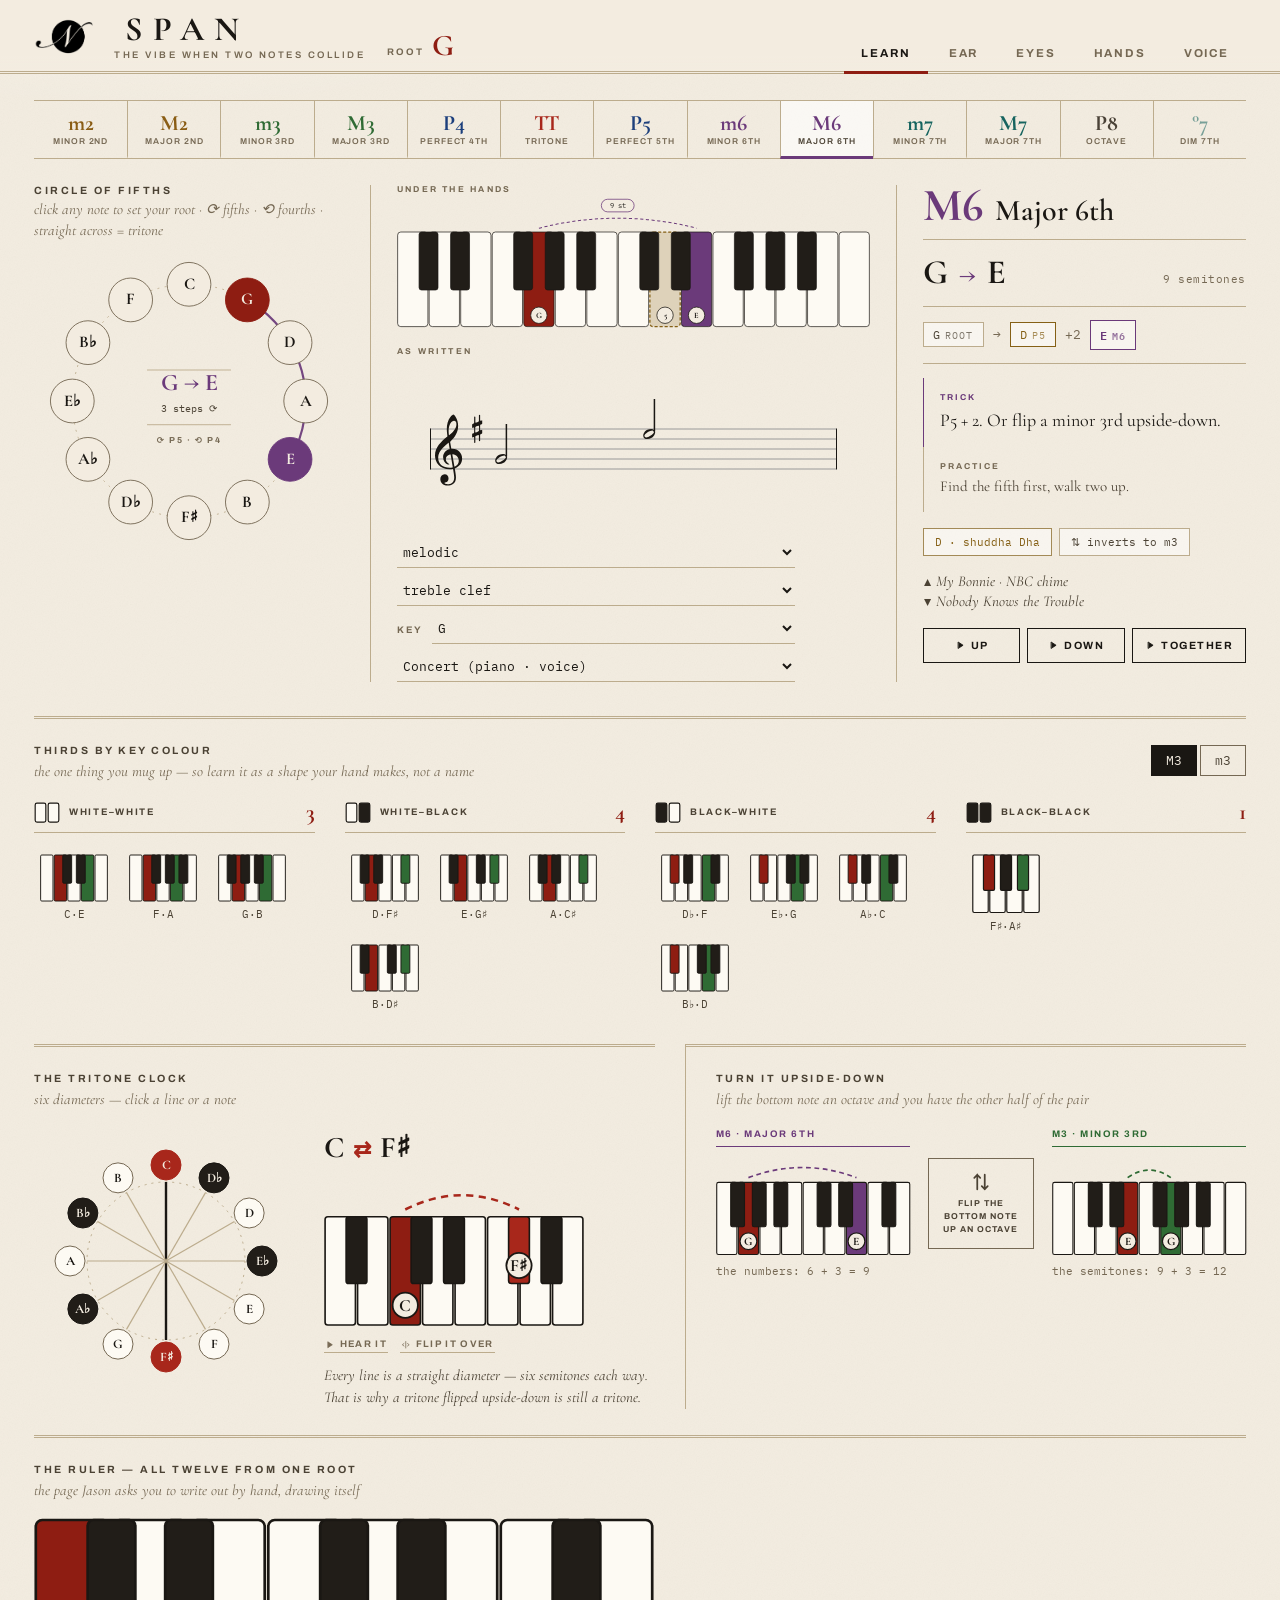
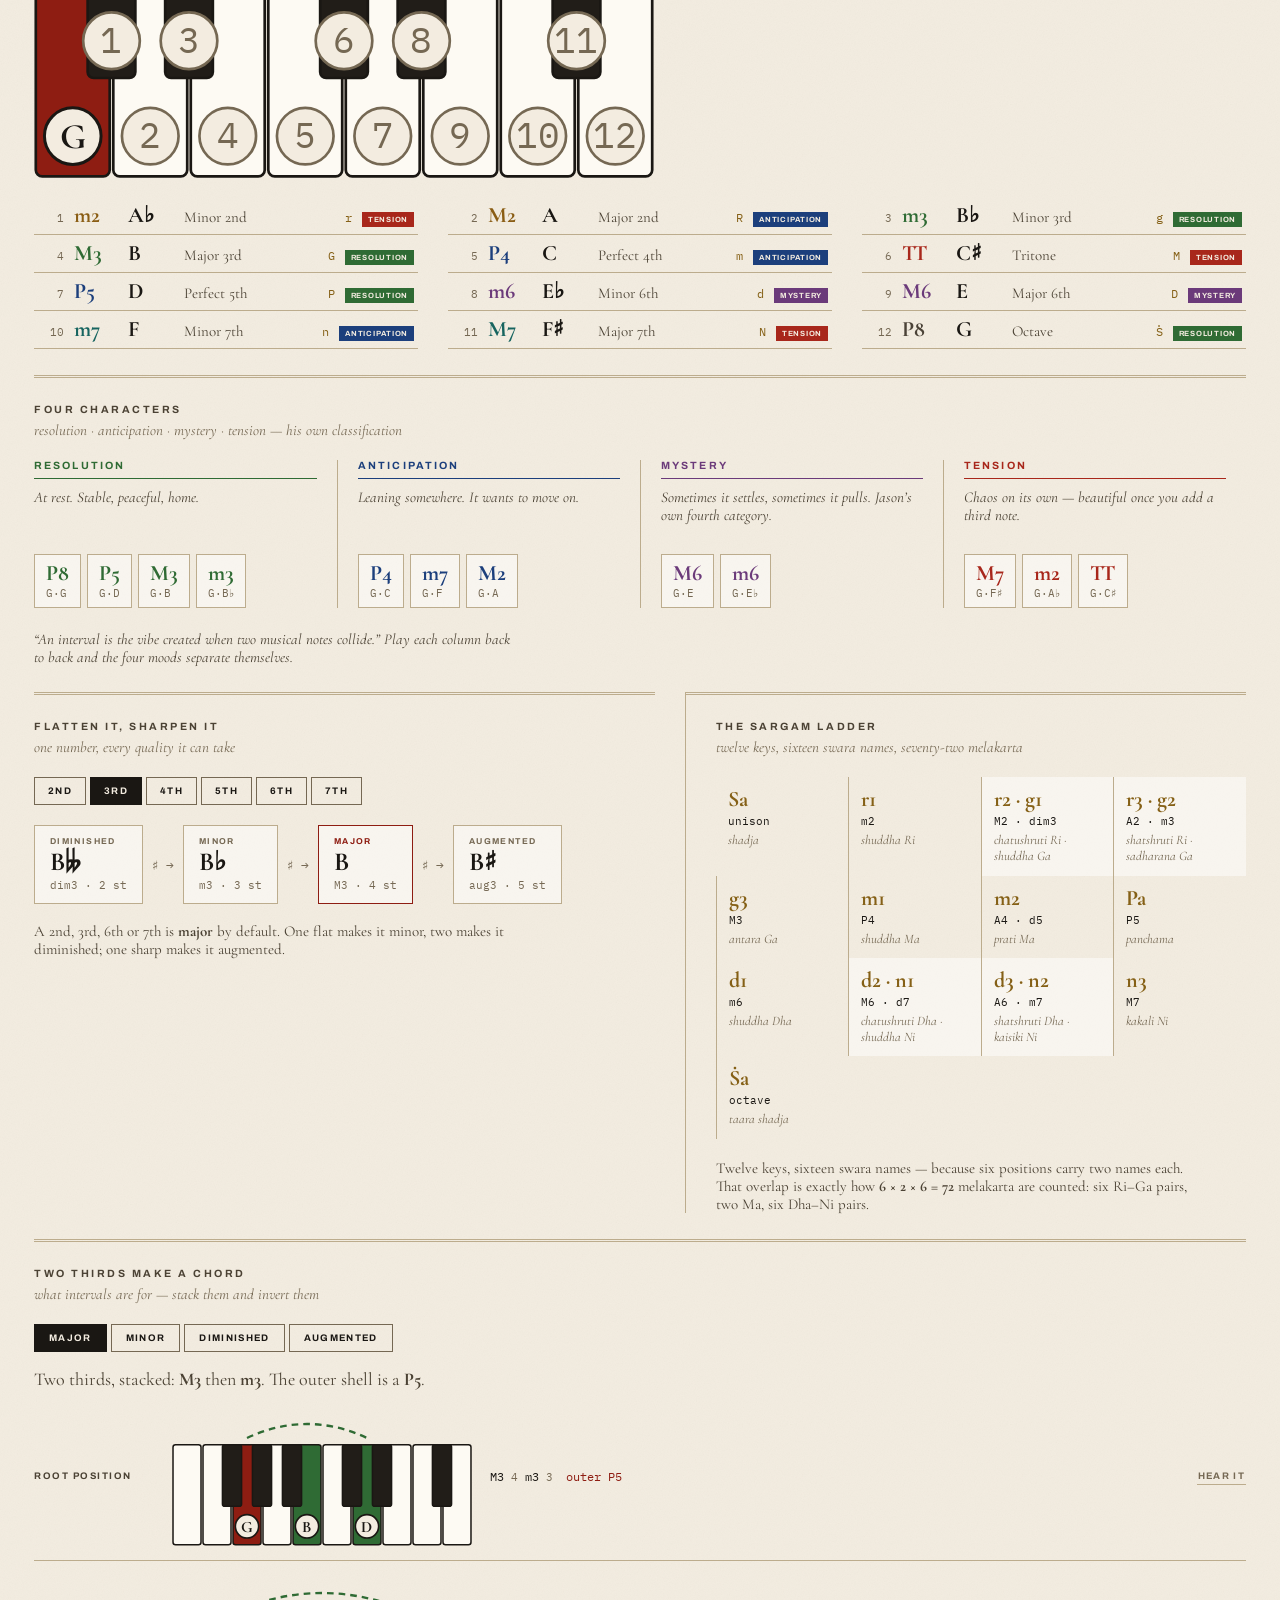
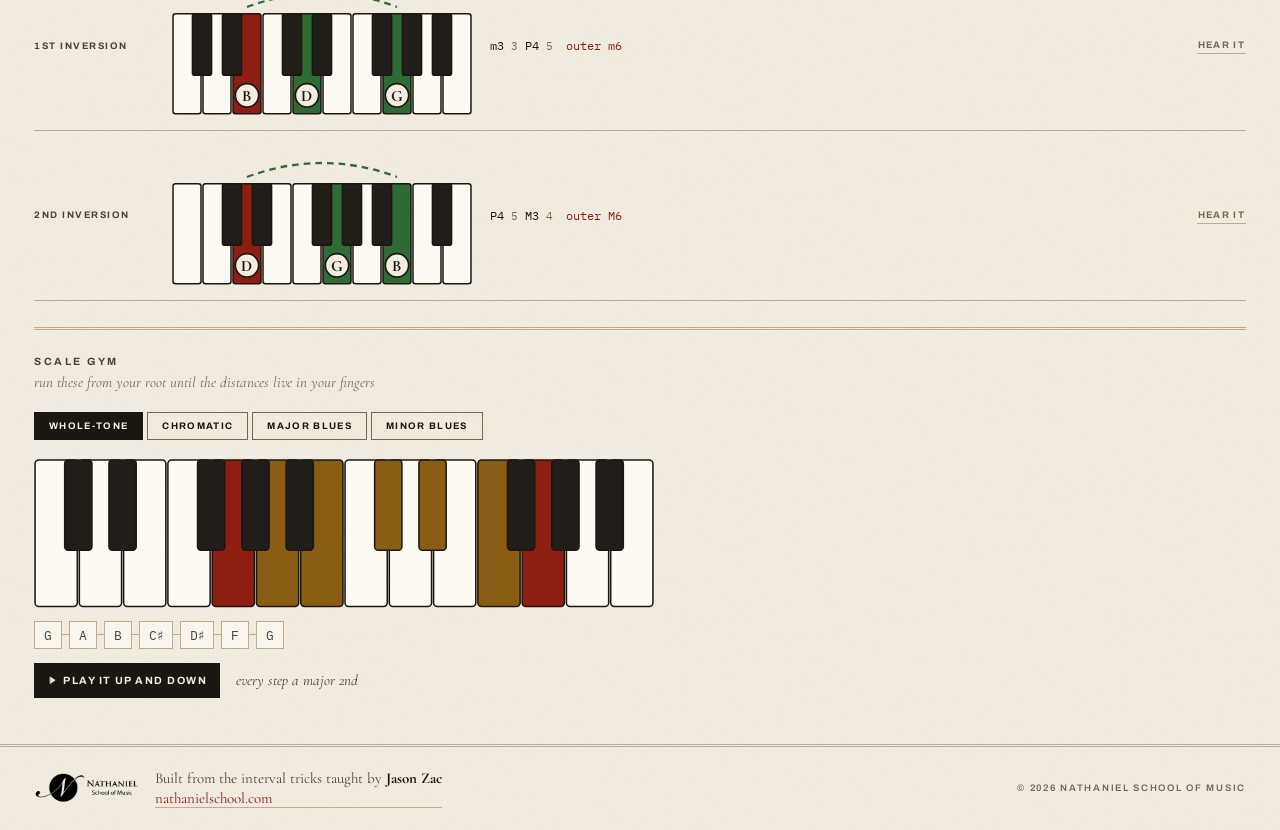
==== commit ed88d88d: "Five new labs from the interval study handoff Studied 71 lesson transcripts and 20 whiteboard pages." ====
--- a/index.html
+++ b/index.html
@@ -11,14 +11,14 @@
 <meta property="og:site_name" content="Nathaniel School of Music">
 <meta property="og:url" content="https://span.nathanielschool.com/">
 <meta property="og:title" content="Span — Master Every Interval">
-<meta property="og:description" content="Twelve distances, one view. Circle of fifths, keyboard shapes, notation, ear · eyes · hands · voice practice — from Nathaniel School of Music.">
+<meta property="og:description" content="An interval is the vibe when two notes collide. Circle of fifths, keyboard shapes, notation, ear · eyes · hands · voice practice — from Nathaniel School of Music.">
 <meta property="og:image" content="https://span.nathanielschool.com/assets/og.png">
 <meta property="og:image:width" content="1200">
 <meta property="og:image:height" content="630">
 <meta property="og:image:alt" content="Span — every interval, heard, read, played and sung.">
 <meta name="twitter:card" content="summary_large_image">
 <meta name="twitter:title" content="Span — Master Every Interval">
-<meta name="twitter:description" content="Twelve distances, one view. Ear, eyes, hands and voice practice for every musical interval.">
+<meta name="twitter:description" content="The vibe when two notes collide. Ear, eyes, hands and voice practice for every musical interval.">
 <meta name="twitter:image" content="https://span.nathanielschool.com/assets/og.png">
 <script type="application/ld+json">
 {
@@ -52,7 +52,7 @@
     <img src="assets/nsm-n-white.png" alt="Nathaniel School of Music" class="brand-mark">
     <div class="brand-words">
       <span class="brand-name">SPAN</span>
-      <span class="brand-tag">twelve distances · one view</span>
+      <span class="brand-tag">the vibe when two notes collide</span>
     </div>
   </div>
   <div class="root-pill">root <b id="rootBadge">G</b></div>
@@ -137,6 +137,49 @@
         </section>
       </div>
 
+
+      <section id="rulerLab" class="panel lab sheet">
+        <div class="lab-head"><div>
+          <h3>The ruler — all twelve from one root</h3>
+          <p class="hint">the page Jason asks you to write out by hand, drawing itself</p>
+        </div></div>
+        <div class="lab-body"></div>
+      </section>
+
+      <section id="characterLab" class="panel lab sheet">
+        <div class="lab-head"><div>
+          <h3>Four characters</h3>
+          <p class="hint">resolution · anticipation · mystery · tension — his own classification</p>
+        </div></div>
+        <div class="lab-body"></div>
+      </section>
+
+      <div class="sheet-pair">
+        <section id="qualityLab" class="panel lab sheet">
+          <div class="lab-head"><div>
+            <h3>Flatten it, sharpen it</h3>
+            <p class="hint">one number, every quality it can take</p>
+          </div></div>
+          <div class="lab-body"></div>
+        </section>
+
+        <section id="sargamLab" class="panel lab sheet">
+          <div class="lab-head"><div>
+            <h3>The sargam ladder</h3>
+            <p class="hint">twelve keys, sixteen swara names, seventy-two melakarta</p>
+          </div></div>
+          <div class="lab-body"></div>
+        </section>
+      </div>
+
+      <section id="triadLab" class="panel lab sheet">
+        <div class="lab-head"><div>
+          <h3>Two thirds make a chord</h3>
+          <p class="hint">what intervals are for — stack them and invert them</p>
+        </div></div>
+        <div class="lab-body"></div>
+      </section>
+
       <section id="scaleGym" class="panel lab sheet">
         <div class="lab-head"><div>
           <h3>Scale gym</h3>
--- a/css/style.css
+++ b/css/style.css
@@ -9,8 +9,14 @@
   --ink-2: #4b4234;
   --ink-3: #756853;
   --rule: #bcac8d;
+  --surface-1: rgba(255, 255, 255, 0.5);   /* resting paper lift */
+  --surface-2: rgba(255, 255, 255, 0.65);  /* hover · selected */
+  --surface-3: rgba(255, 255, 255, 0.8);   /* pressed · focus */
   --red: #8e1d12;
-  --gold: #9c7220;
+  --gold: #856016;
+  --key-white: #fdfaf3;
+  --key-black: #211d18;
+  --key-black-hover: #35302a;
 
   --fam: var(--ink);
 
@@ -123,7 +129,7 @@
 
 .panel h3, .lab-head h3 {
   font-family: var(--sans);
-  font-size: 10px;
+  font-size: 10.5px;
   font-weight: 700;
   letter-spacing: 0.24em;
   text-transform: uppercase;
@@ -163,8 +169,8 @@
   transition: background 0.16s, border-color 0.16s;
 }
 .iv-chip:first-child { border-left: none; }
-.iv-chip:hover { background: rgba(255, 255, 255, 0.5); }
-.iv-chip.active { background: rgba(255, 255, 255, 0.72); border-bottom-color: var(--fam); }
+.iv-chip:hover { background: var(--surface-1); }
+.iv-chip.active { background: var(--surface-2); border-bottom-color: var(--fam); }
 .iv-chip.bonus .chip-short { opacity: 0.55; }
 .iv-chip.bonus.active .chip-short { opacity: 1; }
 
@@ -219,7 +225,7 @@
   fill: var(--ink);
   font-family: var(--serif);
   font-weight: 700;
-  font-size: 19px;
+  font-size: 18px;
   text-anchor: middle;
   pointer-events: none;
 }
@@ -234,7 +240,7 @@
   fill: var(--ink);
   font-family: var(--serif);
   font-weight: 700;
-  font-size: 27px;
+  font-size: 26px;
   text-anchor: middle;
 }
 .circle-svg .core-steps {
@@ -246,7 +252,7 @@
 .circle-svg .core-legend {
   fill: var(--ink-3);
   font-family: var(--sans);
-  font-size: 9px;
+  font-size: 9.5px;
   font-weight: 700;
   letter-spacing: 0.18em;
   text-anchor: middle;
@@ -256,15 +262,15 @@
 
 .piano-wrap { width: 100%; margin-top: 2px; }
 .piano-svg { width: 100%; height: auto; display: block; overflow: visible; }
-.piano-svg .pk.white { fill: #fdfaf3; stroke: var(--ink); stroke-width: 1.1; }
-.piano-svg .pk.black { fill: #211d18; stroke: var(--ink); stroke-width: 1.1; }
+.piano-svg .pk.white { fill: var(--key-white); stroke: var(--ink); stroke-width: 1.1; }
+.piano-svg .pk.black { fill: var(--key-black); stroke: var(--ink); stroke-width: 1.1; }
 .piano-svg.clickable .pk { cursor: pointer; }
 .piano-svg.clickable .pk.white:hover { fill: #fff; }
-.piano-svg.clickable .pk.black:hover { fill: #35302a; }
+.piano-svg.clickable .pk.black:hover { fill: var(--key-black-hover); }
 .piano-svg .pk.lit-root { fill: var(--red); }
 .piano-svg .pk.lit-target { fill: var(--lit, var(--ink)); }
 .piano-svg .pk.lit-ghost {
-  fill: color-mix(in srgb, var(--lit, var(--gold)) 26%, #fdfaf3);
+  fill: color-mix(in srgb, var(--lit, var(--gold)) 26%, var(--key-white));
   stroke: var(--lit, var(--gold));
   stroke-width: 2;
   stroke-dasharray: 5 3;
@@ -283,7 +289,7 @@
 .span-arc-label rect { fill: var(--paper); stroke: var(--lit); stroke-width: 1.2; }
 .span-arc-label text {
   fill: var(--ink);
-  font-size: 11px;
+  font-size: 11.5px;
   font-family: var(--mono);
   text-anchor: middle;
 }
@@ -317,7 +323,7 @@
   border-radius: 0;
   padding: 6px 2px;
   font-family: var(--mono);
-  font-size: 12px;
+  font-size: 12.5px;
   width: 100%;
   cursor: pointer;
   transition: border-color 0.16s;
@@ -328,7 +334,7 @@
   align-items: baseline;
   gap: 9px;
   font-family: var(--sans);
-  font-size: 9px;
+  font-size: 9.5px;
   font-weight: 700;
   letter-spacing: 0.2em;
   text-transform: uppercase;
@@ -350,7 +356,7 @@
 .iv-head h2 { font-family: var(--serif); font-size: 30px; font-weight: 600; line-height: 1; }
 .iv-alias {
   font-family: var(--sans);
-  font-size: 9px;
+  font-size: 9.5px;
   font-weight: 600;
   letter-spacing: 0.16em;
   text-transform: uppercase;
@@ -366,7 +372,7 @@
   flex-wrap: wrap;
   font-family: var(--serif);
   font-weight: 700;
-  font-size: 38px;
+  font-size: 34px;
   line-height: 1;
   padding: 16px 0;
   margin-top: 12px;
@@ -391,7 +397,7 @@
   padding: 13px 0;
   border-bottom: 1px solid var(--rule);
   font-family: var(--mono);
-  font-size: 11px;
+  font-size: 11.5px;
   color: var(--ink-2);
   flex-wrap: wrap;
 }
@@ -401,11 +407,11 @@
   gap: 5px;
   padding: 4px 9px;
   border: 1px solid var(--rule);
-  background: rgba(255, 255, 255, 0.5);
+  background: var(--surface-1);
 }
 .rung.anchor { border-color: var(--gold); color: var(--gold); }
 .rung.dest { border-color: var(--fam); color: var(--fam); font-weight: 600; }
-.rung em { font-style: normal; font-size: 9px; letter-spacing: 0.12em; text-transform: uppercase; opacity: 0.7; }
+.rung em { font-style: normal; font-size: 9.5px; letter-spacing: 0.12em; text-transform: uppercase; opacity: 0.7; }
 .ladder-op { color: var(--ink-3); font-size: 13px; }
 
 .iv-trick, .iv-practice {
@@ -414,10 +420,10 @@
   line-height: 1.45;
   color: var(--ink);
   padding: 14px 0 14px 16px;
-  border-left: 1.5px solid var(--fam);
+  border-left: 1px solid var(--fam);
   margin: 14px 0 0;
 }
-.iv-practice { font-size: 16px; color: var(--ink-2); border-left-color: var(--rule); margin-top: 0; }
+.iv-practice { font-size: 15px; color: var(--ink-2); border-left-color: var(--rule); margin-top: 0; }
 .tag {
   display: block;
   font-family: var(--sans);
@@ -437,7 +443,7 @@
   padding: 6px 11px;
   border: 1px solid var(--rule);
   color: var(--ink-2);
-  background: rgba(255, 255, 255, 0.45);
+  background: var(--surface-1);
   transition: all 0.15s;
 }
 .pill.sargam { color: var(--gold); border-color: color-mix(in srgb, var(--gold) 45%, var(--rule)); }
@@ -449,7 +455,7 @@
   gap: 2px;
   margin-top: 16px;
   font-family: var(--serif);
-  font-size: 16px;
+  font-size: 15px;
   font-style: italic;
   color: var(--ink-2);
 }
@@ -459,7 +465,7 @@
 .play-btn {
   flex: 1;
   font-family: var(--sans);
-  font-size: 10px;
+  font-size: 10.5px;
   font-weight: 700;
   letter-spacing: 0.14em;
   text-transform: uppercase;
@@ -483,13 +489,13 @@
 /* ─────────── the mini keyboard ─────────── */
 
 .kb { display: block; width: 100%; height: auto; overflow: visible; }
-.kb-key.white { fill: #fdfaf3; stroke: var(--ink); stroke-width: 0.9; }
-.kb-key.black { fill: #211d18; stroke: var(--ink); stroke-width: 0.9; }
+.kb-key.white { fill: var(--key-white); stroke: var(--ink); stroke-width: 0.9; }
+.kb-key.black { fill: var(--key-black); stroke: var(--ink); stroke-width: 0.9; }
 .kb-key.lit-root { fill: var(--red); }
 .kb-key.lit-target { fill: var(--lit, var(--ink)); }
 .kb-key.lit-step { fill: var(--lit, var(--gold)); }
 .kb-key.lit-ghost {
-  fill: color-mix(in srgb, var(--lit, var(--gold)) 26%, #fdfaf3);
+  fill: color-mix(in srgb, var(--lit, var(--gold)) 26%, var(--key-white));
   stroke: var(--lit, var(--gold));
   stroke-width: 1.6;
   stroke-dasharray: 4 3;
@@ -507,8 +513,8 @@
 .kb-arc { fill: none; stroke: var(--lit, var(--ink)); stroke-width: 1.4; stroke-dasharray: 4 3; }
 
 .shape-glyph { width: 26px; height: auto; flex: none; }
-.glyph-key.white { fill: #fdfaf3; stroke: var(--ink); stroke-width: 1; }
-.glyph-key.black { fill: #211d18; stroke: var(--ink); stroke-width: 1; }
+.glyph-key.white { fill: var(--key-white); stroke: var(--ink); stroke-width: 1; }
+.glyph-key.black { fill: var(--key-black); stroke: var(--ink); stroke-width: 1; }
 
 /* ─────────── lab sheets ─────────── */
 
@@ -552,7 +558,7 @@
   font-style: normal;
   font-family: var(--serif);
   font-weight: 700;
-  font-size: 20px;
+  font-size: 22px;
   color: var(--red);
   line-height: 1;
 }
@@ -565,7 +571,7 @@
   color: var(--ink-2);
   transition: all 0.15s;
 }
-.thirds-toggle button:hover { background: rgba(255, 255, 255, 0.6); }
+.thirds-toggle button:hover { background: var(--surface-1); }
 .thirds-toggle button.active { background: var(--ink); border-color: var(--ink); color: var(--paper); }
 
 .shape-cards { display: flex; gap: 9px; flex-wrap: wrap; margin-top: 14px; }
@@ -579,7 +585,7 @@
   border: 1px solid transparent;
   transition: border-color 0.14s, background 0.14s, transform 0.14s;
 }
-.shape-card:hover { border-color: var(--ink-3); background: rgba(255, 255, 255, 0.6); transform: translateY(-2px); }
+.shape-card:hover { border-color: var(--ink-3); background: var(--surface-1); transform: translateY(-2px); }
 .shape-card .kb { width: 100%; }
 .shape-card-name { font-family: var(--mono); font-size: 10.5px; color: var(--ink-2); }
 
@@ -597,8 +603,8 @@
 .tt-axis:hover { stroke: var(--ink-3); stroke-width: 2; }
 .tt-axis.on { stroke: var(--fam, #a8271b); stroke-width: 2.4; }
 .tt-node { cursor: pointer; }
-.tt-node circle.wht { fill: #fdfaf3; stroke: var(--ink-3); stroke-width: 1; transition: all 0.15s; }
-.tt-node circle.blk { fill: #211d18; stroke: var(--ink); stroke-width: 1; transition: all 0.15s; }
+.tt-node circle.wht { fill: var(--key-white); stroke: var(--ink-3); stroke-width: 1; transition: all 0.15s; }
+.tt-node circle.blk { fill: var(--key-black); stroke: var(--ink); stroke-width: 1; transition: all 0.15s; }
 .tt-node text {
   font-family: var(--serif);
   font-weight: 700;
@@ -635,7 +641,7 @@
 }
 .tt-readout .kb { max-width: 260px; }
 .tt-flip { display: flex; gap: 12px; flex-wrap: wrap; }
-.tt-note { font-family: var(--serif); font-size: 16px; font-style: italic; line-height: 1.45; color: var(--ink-2); }
+.tt-note { font-family: var(--serif); font-size: 15px; font-style: italic; line-height: 1.45; color: var(--ink-2); }
 
 /* inversion bench */
 
@@ -654,7 +660,7 @@
 .inv-tag {
   --fam: var(--ink);
   font-family: var(--sans);
-  font-size: 9px;
+  font-size: 9.5px;
   font-weight: 700;
   letter-spacing: 0.16em;
   text-transform: uppercase;
@@ -681,7 +687,7 @@
   transition: all 0.15s;
 }
 .inv-flip:hover { background: var(--ink); border-color: var(--ink); color: var(--paper); }
-.inv-arrow { font-size: 21px; line-height: 1; }
+.inv-arrow { font-size: 22px; line-height: 1; }
 
 /* scale gym */
 
@@ -697,7 +703,7 @@
   color: var(--ink);
   transition: all 0.15s;
 }
-.gym-tab:hover { background: rgba(255, 255, 255, 0.6); }
+.gym-tab:hover { background: var(--surface-1); }
 .gym-tab.active { background: var(--ink); border-color: var(--ink); color: var(--paper); }
 
 .gym-stage { display: flex; flex-direction: column; gap: 14px; }
@@ -705,10 +711,10 @@
 .gym-names { display: flex; align-items: center; gap: 0; flex-wrap: wrap; max-width: 620px; }
 .gym-note-name {
   font-family: var(--mono);
-  font-size: 12px;
+  font-size: 12.5px;
   padding: 5px 9px;
   border: 1px solid var(--rule);
-  background: rgba(255, 255, 255, 0.5);
+  background: var(--surface-1);
   color: var(--ink-2);
   transition: all 0.1s;
 }
@@ -716,7 +722,7 @@
 .gym-gap { width: 7px; height: 1px; background: var(--rule); flex: none; }
 .gym-actions { display: flex; align-items: center; gap: 16px; flex-wrap: wrap; }
 .gym-actions .play-btn { flex: none; }
-.gym-caption { font-family: var(--serif); font-size: 16px; font-style: italic; color: var(--ink-2); }
+.gym-caption { font-family: var(--serif); font-size: 15px; font-style: italic; color: var(--ink-2); }
 
 /* ─────────── drills ─────────── */
 
@@ -760,7 +766,7 @@
 .drill-opts { display: flex; gap: 12px; align-items: center; margin-left: auto; flex-wrap: wrap; }
 .opt {
   font-family: var(--sans);
-  font-size: 10px;
+  font-size: 10.5px;
   font-weight: 600;
   letter-spacing: 0.12em;
   text-transform: uppercase;
@@ -784,7 +790,7 @@
 /* the engraved plate that holds the question */
 .plate {
   position: relative;
-  background: rgba(255, 255, 255, 0.55);
+  background: var(--surface-1);
   border: 1px solid var(--rule);
   box-shadow: 0 1px 0 rgba(255, 255, 255, 0.8) inset, 0 6px 22px rgba(26, 23, 19, 0.06);
   padding: 26px 34px;
@@ -813,12 +819,12 @@
 .ear-mode {
   font-family: var(--serif);
   font-style: italic;
-  font-size: 20px;
+  font-size: 22px;
   color: var(--ink-2);
 }
 .ear-hint {
   font-family: var(--sans);
-  font-size: 9px;
+  font-size: 9.5px;
   font-weight: 600;
   letter-spacing: 0.16em;
   text-transform: uppercase;
@@ -834,7 +840,7 @@
   flex-wrap: wrap;
   font-family: var(--serif);
   font-style: italic;
-  font-size: 17px;
+  font-size: 18px;
   color: var(--ink-2);
   margin-top: 4px;
 }
@@ -846,7 +852,7 @@
   align-items: center;
   gap: 16px;
   font-family: var(--serif);
-  font-size: 25px;
+  font-size: 26px;
   flex-wrap: wrap;
   justify-content: center;
   text-align: center;
@@ -859,7 +865,7 @@
   border-radius: 50%;
   border: 1.5px solid var(--ink);
   color: var(--ink);
-  font-size: 19px;
+  font-size: 18px;
   transition: background 0.16s, color 0.16s, transform 0.16s;
 }
 .big-play:hover { background: var(--ink); color: var(--paper); transform: scale(1.05); }
@@ -872,16 +878,16 @@
   --fam: var(--ink);
   font-family: var(--serif);
   font-weight: 700;
-  font-size: 25px;
+  font-size: 26px;
   padding: 12px 24px;
   border: 1px solid var(--ink-3);
-  background: rgba(255, 255, 255, 0.55);
+  background: var(--surface-1);
   transition: all 0.13s;
 }
-.ans b { font-family: var(--mono); color: var(--ink-3); font-size: 9px; font-weight: 400; margin-right: 6px; vertical-align: 3px; }
+.ans b { font-family: var(--mono); color: var(--ink-3); font-size: 9.5px; font-weight: 400; margin-right: 6px; vertical-align: 3px; }
 .ans:hover { border-color: var(--fam); color: var(--fam); background: #fff; transform: translateY(-2px); }
 .ans.right { background: var(--fam); border-color: var(--fam); color: var(--paper); }
-.ans.right b { color: rgba(255, 255, 255, 0.65); }
+.ans.right b { color: var(--surface-2); }
 .ans.wrong { border-color: var(--red); color: var(--red); text-decoration: line-through; }
 .ans.dim { opacity: 0.3; }
 
@@ -894,15 +900,15 @@
 .fb-trick {
   --fam: var(--ink);
   font-family: var(--serif);
-  font-size: 17px;
+  font-size: 18px;
   font-style: italic;
   color: var(--ink-2);
-  border-left: 1.5px solid var(--fam);
+  border-left: 1px solid var(--fam);
   padding-left: 13px;
   max-width: 560px;
   text-align: left;
 }
-.fb-song { font-family: var(--mono); font-size: 11px; color: var(--ink-3); }
+.fb-song { font-family: var(--mono); font-size: 11.5px; color: var(--ink-3); }
 
 .drill-foot {
   display: flex;
@@ -915,7 +921,7 @@
 }
 .drill-streak {
   font-family: var(--sans);
-  font-size: 9px;
+  font-size: 9.5px;
   font-weight: 700;
   letter-spacing: 0.2em;
   text-transform: uppercase;
@@ -929,7 +935,7 @@
 .drill-heat { display: flex; gap: 3px; flex-wrap: wrap; }
 .heat {
   font-family: var(--mono);
-  font-size: 10px;
+  font-size: 10.5px;
   padding: 4px 6px;
   border: 1px solid var(--rule);
   color: var(--ink-3);
@@ -941,7 +947,7 @@
 .drill-next {
   margin-left: auto;
   font-family: var(--sans);
-  font-size: 10px;
+  font-size: 10.5px;
   font-weight: 700;
   letter-spacing: 0.16em;
   text-transform: uppercase;
@@ -957,14 +963,14 @@
 .voice-intro {
   text-align: center;
   font-family: var(--serif);
-  font-size: 25px;
+  font-size: 26px;
   line-height: 1.45;
   gap: 22px;
   padding: 36px 56px;
 }
 .voice-intro .plate-label { margin-bottom: 0; }
 .voice-intro .play-btn { flex: none; padding: 14px 34px; }
-.voice-intro .dim-text { font-size: 14px; font-family: var(--serif); font-style: italic; text-transform: none; letter-spacing: 0; }
+.voice-intro .dim-text { font-size: 15px; font-family: var(--serif); font-style: italic; text-transform: none; letter-spacing: 0; }
 
 .voice-steps {
   display: flex;
@@ -972,7 +978,7 @@
   flex-wrap: wrap;
   justify-content: center;
   font-family: var(--sans);
-  font-size: 11px;
+  font-size: 11.5px;
   font-weight: 600;
   letter-spacing: 0.04em;
   color: var(--ink-2);
@@ -984,7 +990,7 @@
   font-family: var(--serif);
   font-style: normal;
   font-weight: 700;
-  font-size: 17px;
+  font-size: 18px;
   color: var(--red);
 }
 
@@ -995,7 +1001,7 @@
 .meter-track {
   position: relative;
   height: 52px;
-  background: rgba(255, 255, 255, 0.55);
+  background: var(--surface-1);
   border: 1px solid var(--rule);
   overflow: hidden;
 }
@@ -1027,7 +1033,7 @@
   display: flex;
   justify-content: space-between;
   font-family: var(--sans);
-  font-size: 9px;
+  font-size: 9.5px;
   font-weight: 700;
   letter-spacing: 0.16em;
   text-transform: uppercase;
@@ -1042,7 +1048,7 @@
 
 .ghost-btn {
   font-family: var(--sans);
-  font-size: 9px;
+  font-size: 9.5px;
   font-weight: 700;
   letter-spacing: 0.14em;
   text-transform: uppercase;
@@ -1066,14 +1072,14 @@
   flex-wrap: wrap;
 }
 .foot-logo { height: 34px; width: auto; filter: invert(1) brightness(0.18); }
-.foot-words { display: flex; flex-direction: column; gap: 2px; font-family: var(--serif); font-size: 16px; color: var(--ink-2); }
+.foot-words { display: flex; flex-direction: column; gap: 2px; font-family: var(--serif); font-size: 15px; color: var(--ink-2); }
 .foot-words b { color: var(--ink); }
-.foot-words a { color: var(--red); text-decoration: none; border-bottom: 1px solid rgba(142, 29, 18, 0.35); font-size: 14px; }
+.foot-words a { color: var(--red); text-decoration: none; border-bottom: 1px solid rgba(142, 29, 18, 0.35); font-size: 15px; }
 .foot-words a:hover { border-bottom-color: var(--red); }
 .foot-year {
   margin-left: auto;
   font-family: var(--sans);
-  font-size: 9px;
+  font-size: 9.5px;
   font-weight: 600;
   letter-spacing: 0.18em;
   text-transform: uppercase;
@@ -1101,7 +1107,7 @@
 
 @media (max-width: 760px) {
   .top { flex-wrap: wrap; gap: 8px; padding: 12px 16px 0; }
-  .brand-name { font-size: 27px; }
+  .brand-name { font-size: 26px; }
   .brand-mark { height: 32px; }
   .root-pill { padding-bottom: 11px; }
   .tabs {
@@ -1120,14 +1126,14 @@
   .iv-card { padding-left: 0 !important; }
   .iv-rail { grid-template-columns: repeat(4, 1fr); }
   .iv-chip:nth-child(4n + 1) { border-left: none; }
-  .chip-short { font-size: 19px; }
+  .chip-short { font-size: 18px; }
   .chip-label { font-size: 7.5px; letter-spacing: 0.06em; }
   .iv-notes { font-size: 30px; }
-  .drill-prompt { font-size: 20px; }
+  .drill-prompt { font-size: 22px; }
   .drill-top { gap: 12px; }
   .drill-opts { margin-left: 0; }
   .plate, .plate-ear { padding: 20px 18px; }
-  .voice-intro { padding: 26px 20px; font-size: 21px; }
+  .voice-intro { padding: 26px 20px; font-size: 22px; }
   .staff-controls { min-width: 0; width: 100%; }
   #labsRow { margin-top: 26px; }
   .tt-wrap { gap: 18px; }
@@ -1137,5 +1143,202 @@
 /* ─────────── drill reveal + voice keys ─────────── */
 
 .fb-keys { max-width: 300px; margin: 2px auto 4px; }
-.auto-opt { font-size: 9px; letter-spacing: 0.14em; }
+.auto-opt { font-size: 9.5px; letter-spacing: 0.14em; }
 .voice-keys { max-width: 320px; margin: 0 auto; }
+
+/* ─────────── keyboard focus & motion preferences ─────────── */
+
+/* Every control is reachable by keyboard; the ring is drawn in ink so it
+   belongs to the engraving rather than sitting on top of it. */
+:focus-visible {
+  outline: 2px solid var(--red);
+  outline-offset: 3px;
+  border-radius: 1px;
+}
+.iv-chip:focus-visible, .tab:focus-visible { outline-offset: -3px; }
+.pk:focus-visible, .kb-key:focus-visible, .cnode:focus-visible, .tt-node:focus-visible {
+  outline: 2px solid var(--red);
+  outline-offset: 1px;
+}
+
+/* Drawn icons sit on the text baseline and inherit its colour. */
+.icn { display: inline-block; vertical-align: -0.14em; flex: none; }
+.play-btn, .ghost-btn, .drill-next, .big-play {
+  display: inline-flex;
+  align-items: center;
+  justify-content: center;
+  gap: 0.55em;
+}
+.play-btn.wide { justify-content: space-between; }
+.play-btn.wide .icn { margin-right: 0.55em; }
+.inv-arrow { display: inline-flex; color: var(--ink-2); }
+.inv-flip:hover .inv-arrow { color: var(--paper); }
+
+@media (prefers-reduced-motion: reduce) {
+  *, *::before, *::after {
+    animation-duration: 0.01ms !important;
+    animation-iteration-count: 1 !important;
+    transition-duration: 0.01ms !important;
+    scroll-behavior: auto !important;
+  }
+}
+
+/* ─────────── the ruler ─────────── */
+
+.ruler-kb { max-width: 620px; margin-bottom: 20px; }
+.ruler-rows { display: grid; grid-template-columns: repeat(auto-fit, minmax(300px, 1fr)); gap: 0 30px; }
+.ruler-row {
+  display: grid;
+  grid-template-columns: 26px 44px 46px 1fr auto auto;
+  align-items: baseline;
+  gap: 10px;
+  padding: 7px 4px;
+  border-bottom: 1px solid var(--rule);
+  text-align: left;
+  transition: background 0.14s;
+}
+.ruler-row:hover { background: var(--surface-2); }
+.rr-semis { font-family: var(--mono); font-size: 10.5px; color: var(--ink-3); text-align: right; }
+.rr-short { font-family: var(--serif); font-weight: 700; font-size: 22px; color: var(--fam); line-height: 1; }
+.rr-note { font-family: var(--serif); font-weight: 700; font-size: 22px; line-height: 1; }
+.rr-label { font-family: var(--serif); font-size: 15px; color: var(--ink-2); }
+.rr-sargam { font-family: var(--mono); font-size: 11.5px; color: var(--gold); }
+.rr-char {
+  font-family: var(--sans);
+  font-size: 7.5px;
+  font-weight: 700;
+  letter-spacing: 0.1em;
+  text-transform: uppercase;
+  color: var(--paper);
+  background: var(--ch);
+  padding: 3px 6px;
+}
+
+/* ─────────── four characters ─────────── */
+
+.char-grid { display: grid; grid-template-columns: repeat(auto-fit, minmax(210px, 1fr)); gap: 0; }
+.char-col { padding: 0 20px; border-left: 1px solid var(--rule); }
+.char-col:first-child { padding-left: 0; border-left: none; }
+.char-head h4 {
+  font-family: var(--sans);
+  font-size: 10.5px;
+  font-weight: 700;
+  letter-spacing: 0.2em;
+  text-transform: uppercase;
+  color: var(--ch);
+  padding-bottom: 7px;
+  border-bottom: 1.5px solid var(--ch);
+}
+.char-head p { font-family: var(--serif); font-size: 15px; font-style: italic; color: var(--ink-2); margin-top: 9px; min-height: 62px; }
+.char-chips { display: flex; flex-wrap: wrap; gap: 6px; margin-top: 4px; }
+.char-chip {
+  display: flex;
+  flex-direction: column;
+  align-items: flex-start;
+  gap: 2px;
+  padding: 7px 11px;
+  border: 1px solid var(--rule);
+  background: var(--surface-1);
+  transition: all 0.14s;
+}
+.char-chip:hover { border-color: var(--ch); background: #fff; }
+.char-chip b { font-family: var(--serif); font-size: 22px; color: var(--ch); line-height: 1; }
+.char-chip span { font-family: var(--mono); font-size: 10.5px; color: var(--ink-3); }
+.char-note { font-family: var(--serif); font-size: 15px; font-style: italic; color: var(--ink-2); margin-top: 22px; max-width: 68ch; }
+
+/* ─────────── quality shifter ─────────── */
+
+.qual-picker { display: flex; gap: 4px; flex-wrap: wrap; margin-bottom: 20px; }
+.qual-num {
+  font-family: var(--sans);
+  font-size: 9.5px;
+  font-weight: 700;
+  letter-spacing: 0.14em;
+  text-transform: uppercase;
+  padding: 8px 13px;
+  border: 1px solid var(--ink-3);
+  transition: all 0.15s;
+}
+.qual-num.active { background: var(--ink); border-color: var(--ink); color: var(--paper); }
+.qual-chain { display: flex; align-items: stretch; gap: 9px; flex-wrap: wrap; }
+.qual-step {
+  display: flex;
+  flex-direction: column;
+  align-items: flex-start;
+  gap: 3px;
+  padding: 11px 15px;
+  border: 1px solid var(--rule);
+  background: var(--surface-1);
+  transition: all 0.14s;
+}
+.qual-step:hover { border-color: var(--ink); background: #fff; }
+.qual-step.anchor { border-color: var(--red); border-width: 1.5px; }
+.qs-name { font-family: var(--sans); font-size: 8.5px; font-weight: 700; letter-spacing: 0.16em; text-transform: uppercase; color: var(--ink-3); }
+.qual-step.anchor .qs-name { color: var(--red); }
+.qs-note { font-family: var(--serif); font-weight: 700; font-size: 26px; line-height: 1; }
+.qs-tag { font-family: var(--mono); font-size: 10.5px; color: var(--ink-3); }
+.qual-arrow { align-self: center; font-family: var(--mono); font-size: 12.5px; color: var(--ink-3); }
+.qual-note { font-family: var(--serif); font-size: 15px; color: var(--ink-2); margin-top: 18px; max-width: 68ch; }
+
+/* ─────────── triads ─────────── */
+
+.triad-picker { display: flex; gap: 4px; flex-wrap: wrap; }
+.triad-tab {
+  font-family: var(--sans);
+  font-size: 9.5px;
+  font-weight: 700;
+  letter-spacing: 0.14em;
+  text-transform: uppercase;
+  padding: 8px 14px;
+  border: 1px solid var(--ink-3);
+  transition: all 0.15s;
+}
+.triad-tab.active { background: var(--ink); border-color: var(--ink); color: var(--paper); }
+.triad-recipe { font-family: var(--serif); font-size: 18px; color: var(--ink-2); margin: 16px 0 18px; }
+.triad-rows { display: flex; flex-direction: column; gap: 16px; }
+.triad-row {
+  display: grid;
+  grid-template-columns: 120px minmax(200px, 300px) 1fr auto;
+  align-items: center;
+  gap: 18px;
+  padding-bottom: 16px;
+  border-bottom: 1px solid var(--rule);
+}
+.tr-name { font-family: var(--sans); font-size: 9.5px; font-weight: 700; letter-spacing: 0.16em; text-transform: uppercase; color: var(--ink-2); }
+.tr-anatomy { display: flex; align-items: baseline; gap: 7px; flex-wrap: wrap; font-family: var(--mono); font-size: 11.5px; }
+.tr-anatomy em { font-style: normal; color: var(--ink); }
+.tr-anatomy i { font-style: normal; color: var(--ink-3); font-size: 10.5px; }
+.tr-anatomy b { color: var(--red); font-weight: 400; margin-left: 6px; }
+
+/* ─────────── sargam ladder ─────────── */
+
+.sargam-ladder { display: grid; grid-template-columns: repeat(auto-fit, minmax(112px, 1fr)); gap: 0; }
+.sg-step {
+  display: flex;
+  flex-direction: column;
+  align-items: flex-start;
+  gap: 4px;
+  padding: 11px 12px;
+  border-left: 1px solid var(--rule);
+  transition: background 0.14s;
+  text-align: left;
+}
+.sg-step:first-child { border-left: none; }
+.sg-step:hover { background: var(--surface-2); }
+.sg-step.shared { background: var(--surface-1); }
+.sg-swara { font-family: var(--serif); font-weight: 700; font-size: 22px; color: var(--gold); line-height: 1; }
+.sg-west { font-family: var(--mono); font-size: 10.5px; color: var(--ink); }
+.sg-full { font-family: var(--serif); font-size: 13px; font-style: italic; color: var(--ink-3); line-height: 1.25; }
+.sargam-note { font-family: var(--serif); font-size: 15px; color: var(--ink-2); margin-top: 20px; max-width: 68ch; }
+
+@media (max-width: 760px) {
+  .ruler-row { grid-template-columns: 24px 40px 42px 1fr; }
+  .rr-label, .rr-sargam { display: none; }
+  .char-col { padding: 0 0 20px; border-left: none; }
+  .char-head p { min-height: 0; }
+  .triad-row { grid-template-columns: 1fr; gap: 10px; }
+}
+.kb-badge.kind-plain circle { fill: var(--paper); stroke: var(--ink-3); stroke-width: 0.9; }
+.kb-badge.kind-plain text { fill: var(--ink-3); font-family: var(--mono); font-weight: 400; }
+.ruler-row.on { background: var(--surface-3); }
+.ruler-row.on .rr-note { color: var(--ch); }
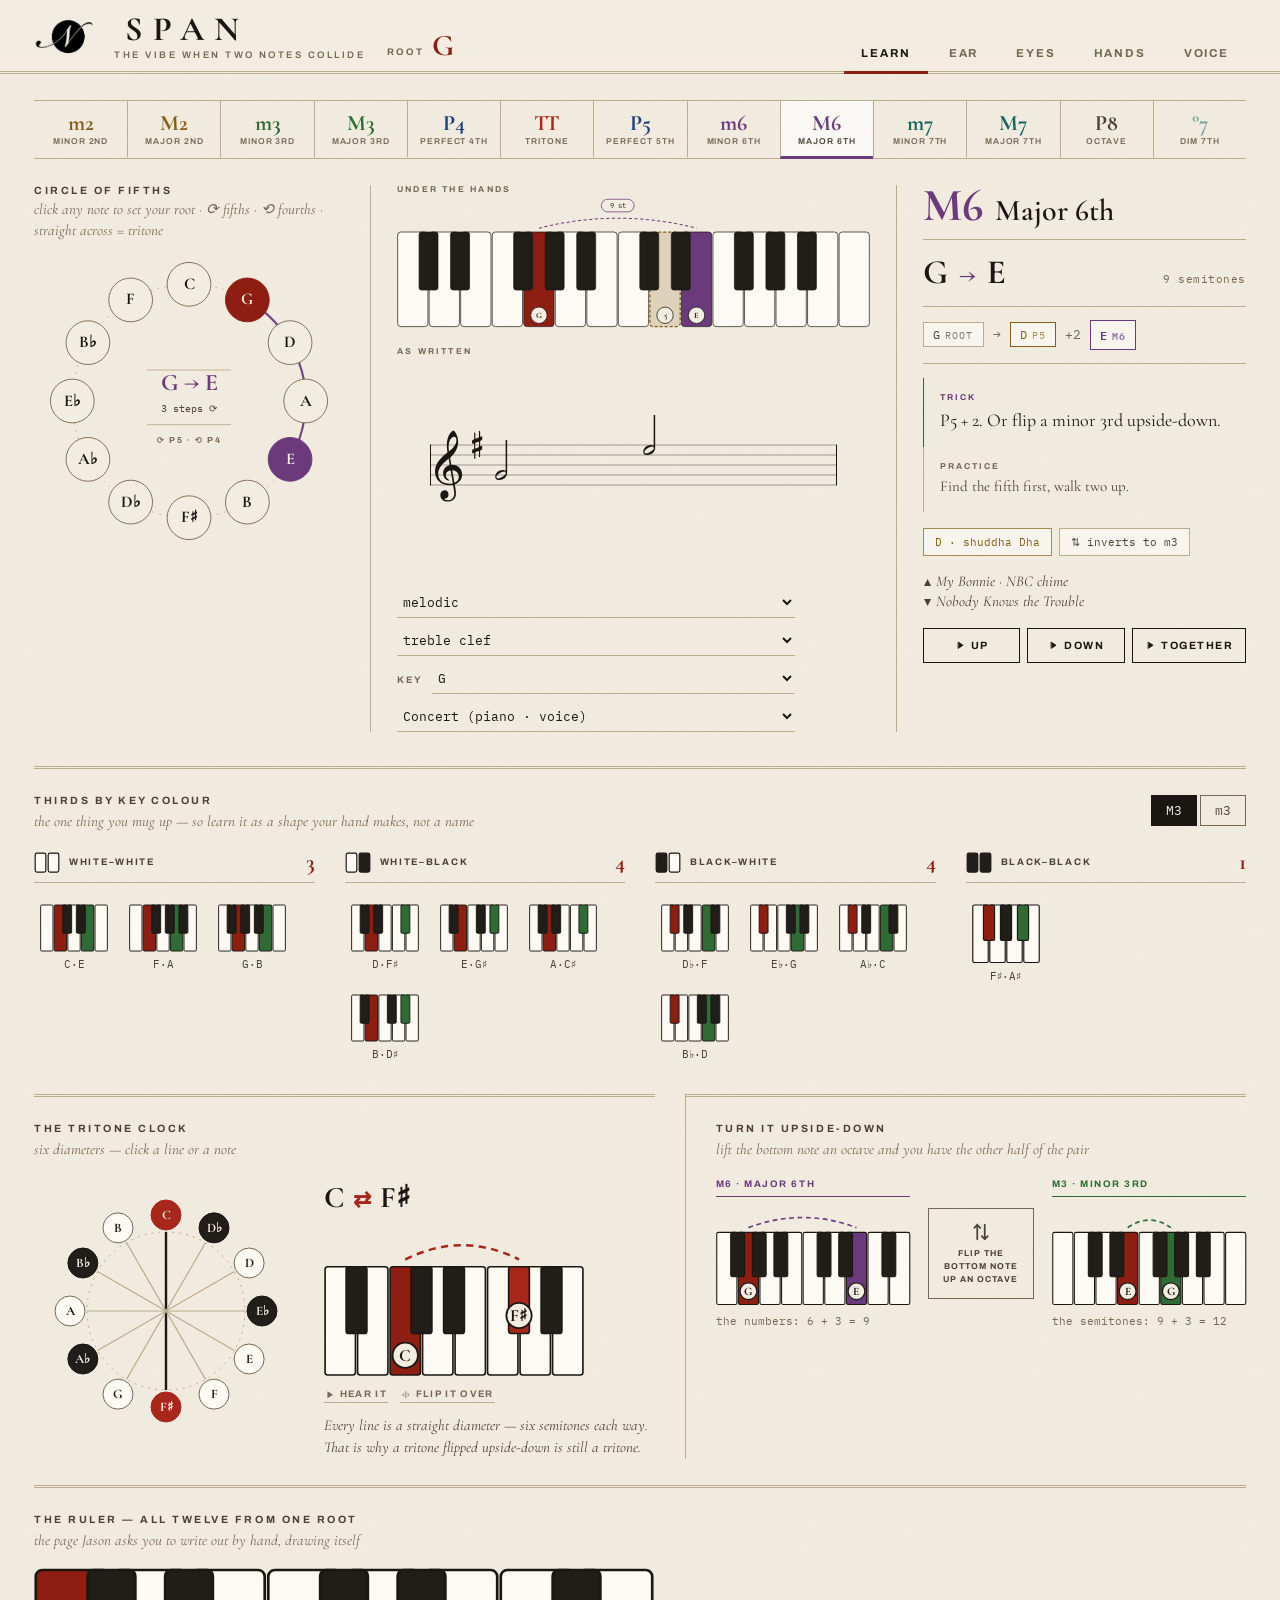
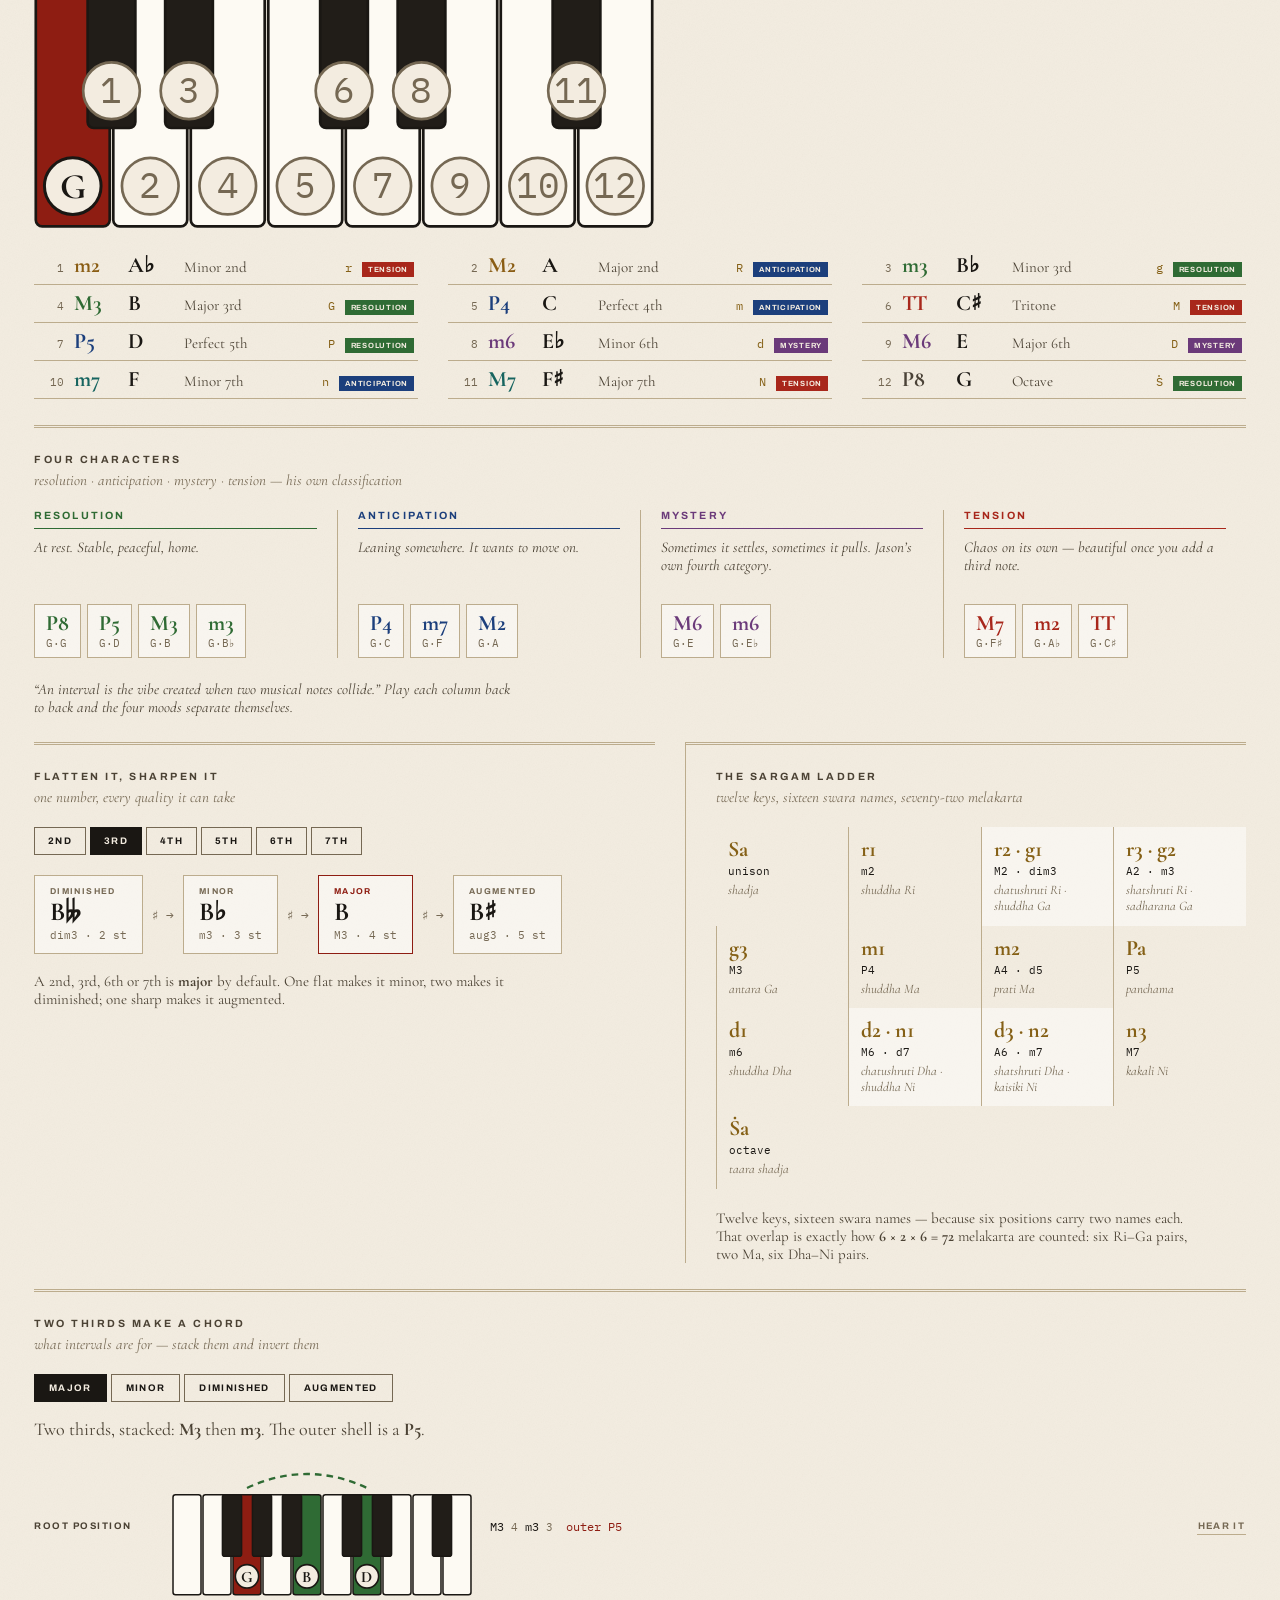
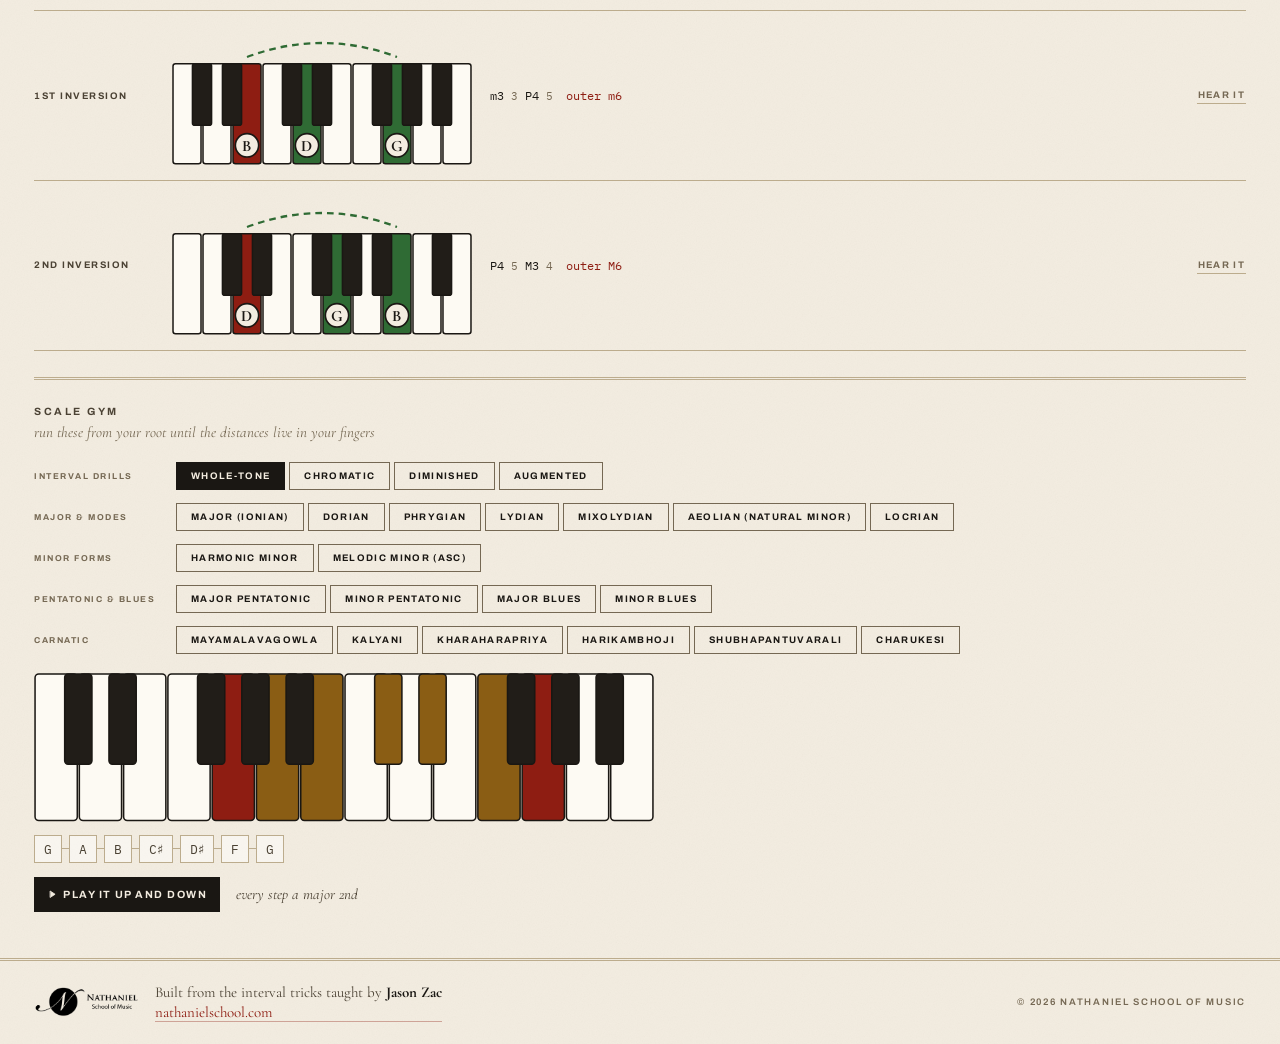
==== commit 4cec69a4: "Voice survives a Zoom call; MIDI keyboards; 23 scales; deeper drills VOICE — the real bug, ported fr" ====
--- a/index.html
+++ b/index.html
@@ -203,6 +203,8 @@
     <div class="drill-stage">
       <div id="voiceStatus" class="voice-status"></div>
       <div id="voiceStage" style="display:none">
+        <div id="voiceAlert" class="voice-alert"></div>
+        <div class="voice-devline"><span id="voiceDevice"></span><span id="voicePicker"></span></div>
         <div id="voicePrompt" class="drill-prompt"></div>
         <div id="voiceKeys" class="voice-keys"></div>
         <div id="voiceMeter" class="voice-meter">
--- a/css/style.css
+++ b/css/style.css
@@ -735,7 +735,7 @@
   border-bottom: 1px solid var(--rule);
 }
 
-.drill-presets { display: flex; gap: 4px; }
+.drill-presets { display: flex; gap: 4px; flex-wrap: wrap; }
 .preset {
   font-family: var(--sans);
   font-size: 9.5px;
@@ -1132,6 +1132,8 @@
   .drill-prompt { font-size: 22px; }
   .drill-top { gap: 12px; }
   .drill-opts { margin-left: 0; }
+  .drill-presets { width: 100%; }
+  .preset { flex: 1 1 auto; min-width: 0; padding: 7px 8px; letter-spacing: 0.08em; }
   .plate, .plate-ear { padding: 20px 18px; }
   .voice-intro { padding: 26px 20px; font-size: 22px; }
   .staff-controls { min-width: 0; width: 100%; }
@@ -1342,3 +1344,69 @@
 .kb-badge.kind-plain text { fill: var(--ink-3); font-family: var(--mono); font-weight: 400; }
 .ruler-row.on { background: var(--surface-3); }
 .ruler-row.on .rr-note { color: var(--ch); }
+
+/* ─────────── voice: device line and alerts ─────────── */
+
+.voice-devline {
+  display: flex;
+  align-items: baseline;
+  justify-content: center;
+  gap: 18px;
+  flex-wrap: wrap;
+  font-family: var(--mono);
+  font-size: 10.5px;
+  color: var(--ink-3);
+  margin-bottom: 4px;
+}
+.voice-devline b { color: var(--ink-2); font-weight: 400; }
+.mic-pick { gap: 7px; }
+.mic-pick .sel { width: auto; min-width: 190px; }
+
+.voice-alert { display: none; }
+.voice-alert.show {
+  display: block;
+  max-width: 62ch;
+  margin: 0 auto 6px;
+  padding: 12px 16px;
+  border: 1px solid var(--red);
+  background: var(--surface-2);
+  font-family: var(--serif);
+  font-size: 15px;
+  line-height: 1.45;
+  color: var(--ink);
+  text-align: center;
+}
+.voice-alert.show b { color: var(--red); }
+.mic-error {
+  font-family: var(--serif);
+  font-size: 18px;
+  line-height: 1.5;
+  color: var(--ink);
+  max-width: 56ch;
+  text-align: center;
+}
+
+/* scale gym: grouped picker */
+.gym-groups { display: flex; flex-direction: column; gap: 13px; margin-bottom: 20px; }
+.gym-group { display: flex; align-items: baseline; gap: 14px; flex-wrap: wrap; }
+.gym-group-name {
+  font-family: var(--sans);
+  font-size: 8.5px;
+  font-weight: 700;
+  letter-spacing: 0.18em;
+  text-transform: uppercase;
+  color: var(--ink-3);
+  min-width: 128px;
+}
+.gym-group .gym-picker { margin-bottom: 0; flex: 1; }
+@media (max-width: 760px) { .gym-group-name { min-width: 0; width: 100%; } }
+
+/* drills: character presets and MIDI status */
+.preset.char { --ch: var(--ink); border-color: var(--ch); color: var(--ch); }
+.preset.char:hover { background: var(--ch); border-color: var(--ch); color: var(--paper); }
+.midi-status {
+  font-family: var(--mono);
+  font-size: 10.5px;
+  color: var(--ink-3);
+}
+.midi-status b { color: var(--ink-2); font-weight: 400; }
